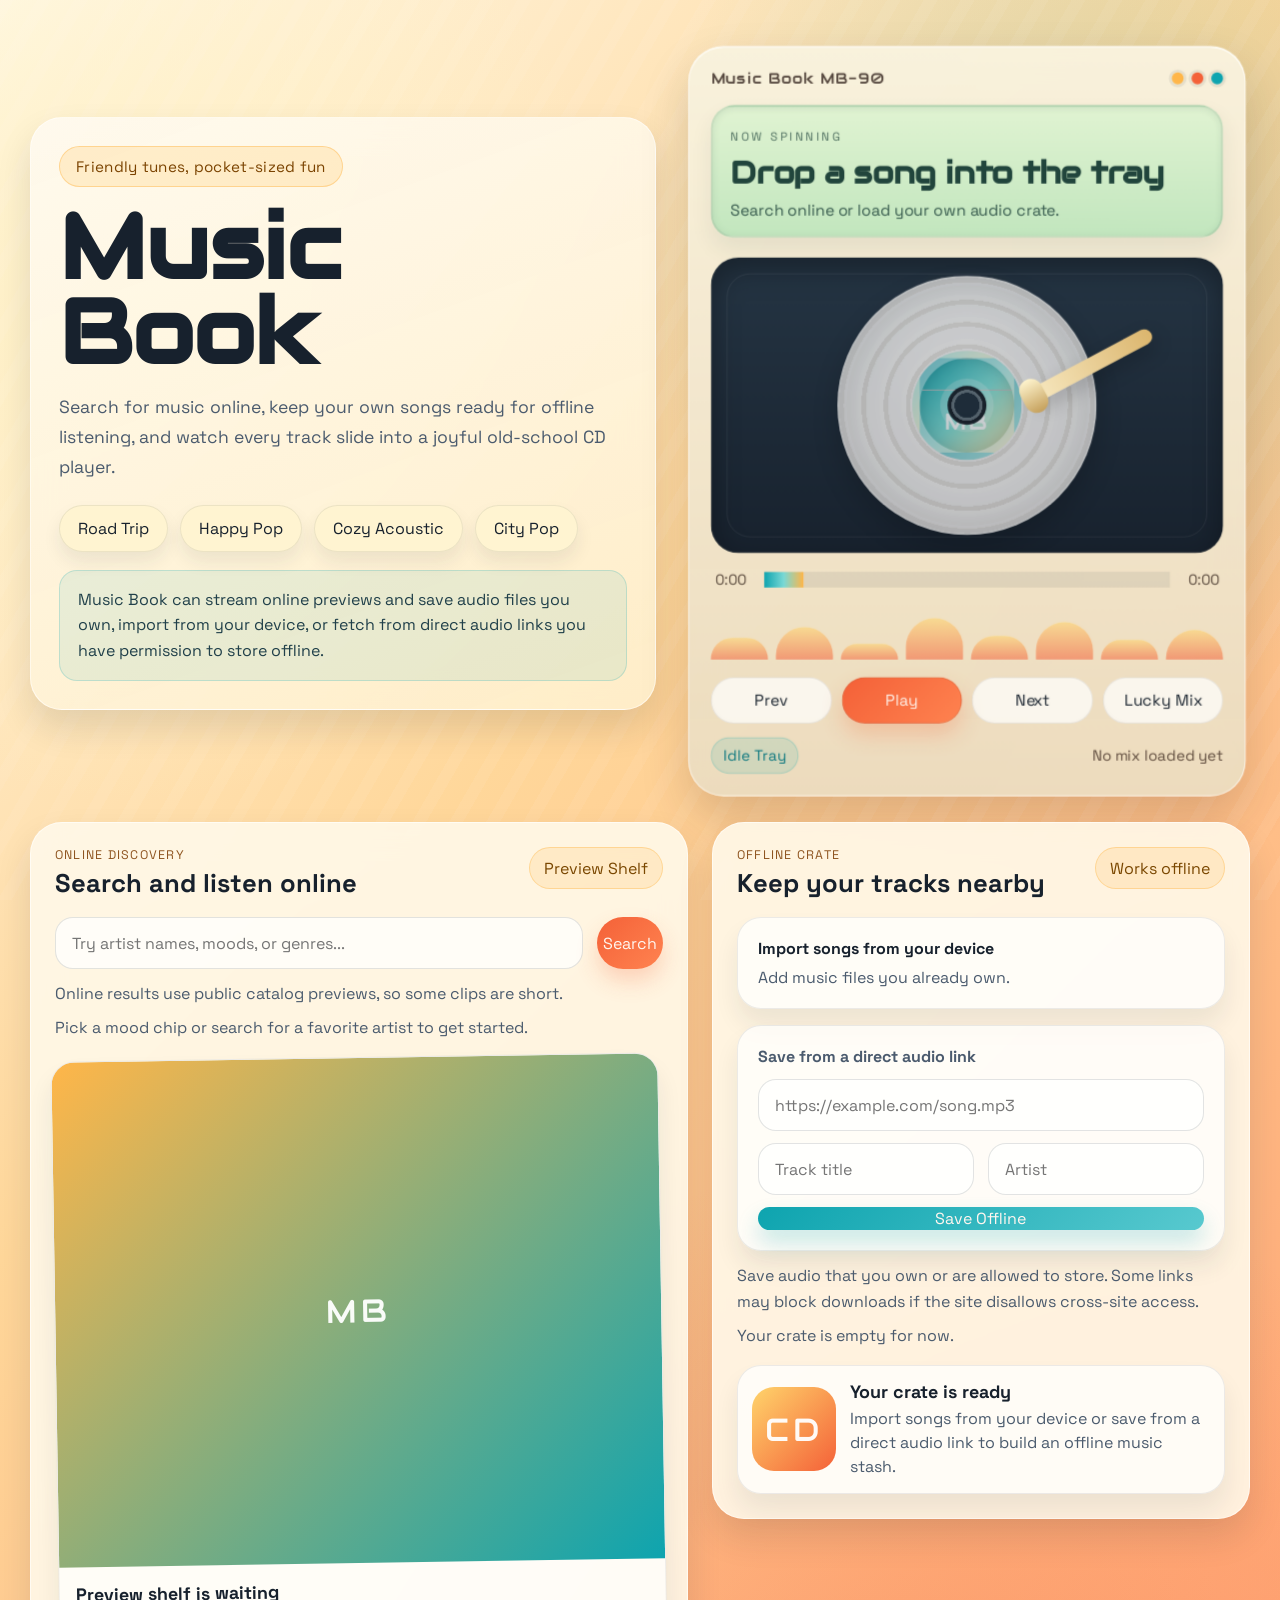
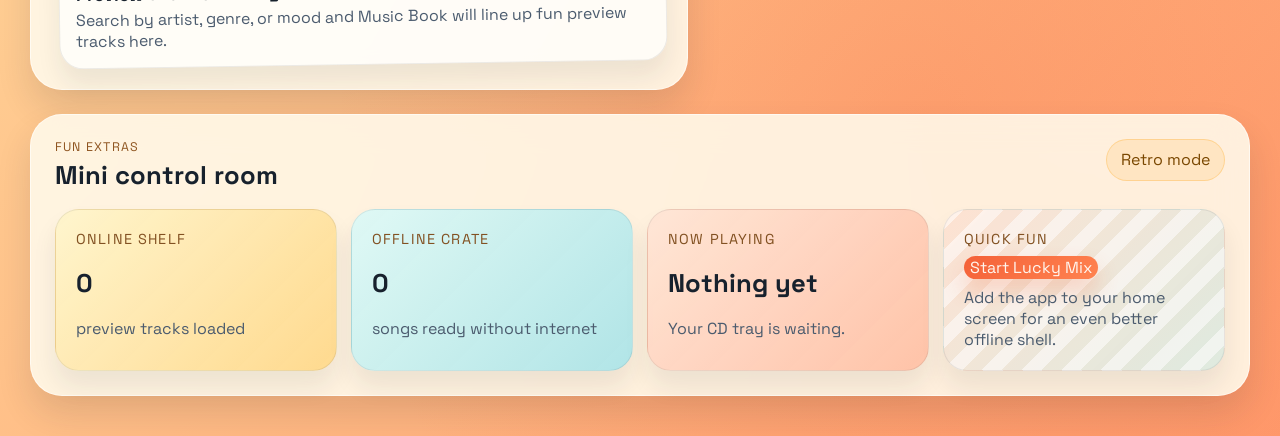
==== music book/index.html @ 2df2107f "Add files via upload add antigravity music book app project" ====
<!DOCTYPE html>
<html lang="en">
  <head>
    <meta charset="UTF-8" />
    <meta name="viewport" content="width=device-width, initial-scale=1.0" />
    <meta
      name="description"
      content="Music Book is a playful retro music app for online discovery and offline listening."
    />
    <meta name="theme-color" content="#f46138" />
    <title>Music Book</title>
    <link rel="manifest" href="manifest.webmanifest" />
    <link rel="icon" href="icon.svg" type="image/svg+xml" />
    <link rel="preconnect" href="https://fonts.googleapis.com" />
    <link rel="preconnect" href="https://fonts.gstatic.com" crossorigin />
    <link
      href="https://fonts.googleapis.com/css2?family=Audiowide&family=Space+Grotesk:wght@400;500;700&display=swap"
      rel="stylesheet"
    />
    <link rel="stylesheet" href="styles.css" />
    <script src="app.js" defer></script>
  </head>
  <body>
    <div class="page-shell">
      <header class="hero">
        <section class="hero-copy">
          <p class="eyebrow">Friendly tunes, pocket-sized fun</p>
          <h1>Music Book</h1>
          <p class="hero-text">
            Search for music online, keep your own songs ready for offline
            listening, and watch every track slide into a joyful old-school CD
            player.
          </p>

          <div class="hero-actions">
            <button class="mood-chip" type="button" data-mood="sunny road trip songs">
              Road Trip
            </button>
            <button class="mood-chip" type="button" data-mood="happy indie pop">
              Happy Pop
            </button>
            <button class="mood-chip" type="button" data-mood="cozy acoustic">
              Cozy Acoustic
            </button>
            <button class="mood-chip" type="button" data-mood="city pop classics">
              City Pop
            </button>
          </div>

          <div class="mini-note">
            Music Book can stream online previews and save audio files you own,
            import from your device, or fetch from direct audio links you have
            permission to store offline.
          </div>
        </section>

        <section class="player-stage">
          <div class="cd-player" id="cdPlayer">
            <div class="player-topline">
              <span class="player-brand">Music Book MB-90</span>
              <div class="status-lights" aria-hidden="true">
                <span class="status-light amber"></span>
                <span class="status-light coral"></span>
                <span class="status-light teal"></span>
              </div>
            </div>

            <div class="player-screen">
              <span class="screen-tag">Now Spinning</span>
              <h2 id="screenTitle">Drop a song into the tray</h2>
              <p id="screenMeta">Search online or load your own audio crate.</p>
            </div>

            <div class="disc-bay">
              <div class="disc-shell" id="discShell">
                <div class="disc-art-ring" id="discArtRing">
                  <img id="discArt" class="disc-art" alt="" />
                  <span id="discInitials" class="disc-initials">MB</span>
                </div>
                <span class="disc-hole"></span>
              </div>
              <div class="laser-arm" aria-hidden="true"></div>
            </div>

            <div class="timebar">
              <span id="currentTime">0:00</span>
              <button
                type="button"
                id="progressRail"
                class="progress-rail"
                aria-label="Seek through the current song"
              >
                <span id="progressFill" class="progress-fill"></span>
              </button>
              <span id="durationTime">0:00</span>
            </div>

            <div class="visualizer" id="visualizer" aria-hidden="true">
              <span></span>
              <span></span>
              <span></span>
              <span></span>
              <span></span>
              <span></span>
              <span></span>
              <span></span>
            </div>

            <div class="player-controls">
              <button class="control-button" id="prevBtn" type="button">Prev</button>
              <button class="control-button is-primary" id="playPauseBtn" type="button">
                Play
              </button>
              <button class="control-button" id="nextBtn" type="button">Next</button>
              <button class="control-button" id="shuffleBtn" type="button">
                Lucky Mix
              </button>
            </div>

            <div class="player-footer">
              <span id="sourceBadge" class="source-badge">Idle Tray</span>
              <span id="queueHint" class="queue-hint">No mix loaded yet</span>
            </div>
          </div>
        </section>
      </header>

      <main class="dashboard">
        <section class="panel panel-search">
          <div class="panel-heading">
            <div>
              <p class="panel-kicker">Online discovery</p>
              <h2>Search and listen online</h2>
            </div>
            <span class="panel-badge">Preview Shelf</span>
          </div>

          <form id="searchForm" class="search-form">
            <label class="input-wrap">
              <span class="visually-hidden">Search for music</span>
              <input
                id="searchInput"
                name="query"
                type="search"
                placeholder="Try artist names, moods, or genres..."
                autocomplete="off"
              />
            </label>
            <button class="action-button" type="submit">Search</button>
          </form>

          <p class="panel-note">
            Online results use public catalog previews, so some clips are short.
          </p>
          <p id="searchStatus" class="status-text" aria-live="polite">
            Pick a mood chip or search for a favorite artist to get started.
          </p>
          <div id="searchResults" class="card-grid"></div>
        </section>

        <section class="panel panel-library">
          <div class="panel-heading">
            <div>
              <p class="panel-kicker">Offline crate</p>
              <h2>Keep your tracks nearby</h2>
            </div>
            <span class="panel-badge">Works offline</span>
          </div>

          <div class="library-actions">
            <label class="upload-tile" for="fileInput">
              <input id="fileInput" type="file" accept="audio/*" multiple />
              <strong>Import songs from your device</strong>
              <span>Add music files you already own.</span>
            </label>

            <form id="downloadForm" class="download-card">
              <strong>Save from a direct audio link</strong>
              <input
                id="downloadUrl"
                name="downloadUrl"
                type="url"
                placeholder="https://example.com/song.mp3"
                required
              />
              <div class="download-meta">
                <input
                  id="downloadTitle"
                  name="downloadTitle"
                  type="text"
                  placeholder="Track title"
                />
                <input
                  id="downloadArtist"
                  name="downloadArtist"
                  type="text"
                  placeholder="Artist"
                />
              </div>
              <button class="action-button alt" type="submit">Save Offline</button>
            </form>
          </div>

          <p class="panel-note">
            Save audio that you own or are allowed to store. Some links may block
            downloads if the site disallows cross-site access.
          </p>
          <p id="libraryStatus" class="status-text" aria-live="polite">
            Your crate is empty for now.
          </p>
          <div id="libraryList" class="library-list"></div>
        </section>

        <section class="panel panel-mixes">
          <div class="panel-heading">
            <div>
              <p class="panel-kicker">Fun extras</p>
              <h2>Mini control room</h2>
            </div>
            <span class="panel-badge">Retro mode</span>
          </div>

          <div class="mix-grid">
            <article class="mix-card warm">
              <p>Online shelf</p>
              <strong id="onlineCount">0</strong>
              <span>preview tracks loaded</span>
            </article>

            <article class="mix-card cool">
              <p>Offline crate</p>
              <strong id="offlineCount">0</strong>
              <span>songs ready without internet</span>
            </article>

            <article class="mix-card coral">
              <p>Now playing</p>
              <strong id="mixNowPlaying">Nothing yet</strong>
              <span id="mixNowPlayingMeta">Your CD tray is waiting.</span>
            </article>

            <article class="mix-card stripe">
              <p>Quick fun</p>
              <button class="action-button" id="luckyMixCardBtn" type="button">
                Start Lucky Mix
              </button>
              <button class="ghost-button" id="installBtn" type="button" hidden>
                Install Music Book
              </button>
              <span id="installStatus">Add the app to your home screen for an even better offline shell.</span>
            </article>
          </div>
        </section>
      </main>
    </div>

    <audio id="audioPlayer" preload="metadata"></audio>
  </body>
</html>
---- music book/styles.css ----
:root {
  --bg-cream: #fff5d8;
  --bg-gold: #ffcc7a;
  --panel: rgba(255, 249, 233, 0.9);
  --ink: #17212d;
  --muted: #4b5b6e;
  --coral: #f46138;
  --coral-dark: #cf4c28;
  --teal: #0ea4af;
  --teal-dark: #08757d;
  --amber: #ffb649;
  --plum-shadow: rgba(57, 28, 20, 0.15);
  --player-dark: #22303d;
  --player-metal: #f9f2dd;
  --lcd-bg: #dff4d2;
  --lcd-ink: #21453c;
  --line: rgba(23, 33, 45, 0.1);
  --card-shadow: 0 18px 35px rgba(23, 33, 45, 0.12);
  --radius-xl: 32px;
  --radius-lg: 24px;
  --radius-md: 18px;
  --radius-sm: 14px;
}

* {
  box-sizing: border-box;
}

html {
  scroll-behavior: smooth;
}

body {
  margin: 0;
  min-height: 100vh;
  color: var(--ink);
  font-family: "Space Grotesk", "Trebuchet MS", sans-serif;
  background:
    radial-gradient(circle at 10% 15%, rgba(255, 241, 195, 0.85), transparent 24%),
    radial-gradient(circle at 85% 12%, rgba(14, 164, 175, 0.18), transparent 22%),
    radial-gradient(circle at 72% 85%, rgba(244, 97, 56, 0.22), transparent 30%),
    linear-gradient(135deg, #fff9e8 0%, #ffd79a 38%, #ff9a6c 100%);
  position: relative;
}

body::before {
  content: "";
  position: fixed;
  inset: 0;
  background:
    repeating-linear-gradient(
      120deg,
      rgba(255, 255, 255, 0.14) 0,
      rgba(255, 255, 255, 0.14) 12px,
      transparent 12px,
      transparent 32px
    );
  opacity: 0.45;
  pointer-events: none;
}

button,
input {
  font: inherit;
}

button {
  cursor: pointer;
}

img {
  max-width: 100%;
  display: block;
}

.visually-hidden {
  position: absolute;
  width: 1px;
  height: 1px;
  padding: 0;
  margin: -1px;
  overflow: hidden;
  clip: rect(0, 0, 0, 0);
  border: 0;
}

.page-shell {
  width: min(1220px, calc(100% - 32px));
  margin: 0 auto;
  padding: 32px 0 40px;
}

.hero {
  display: grid;
  grid-template-columns: minmax(0, 1.05fr) minmax(340px, 0.95fr);
  gap: 28px;
  align-items: center;
  margin-bottom: 28px;
}

.hero-copy,
.panel,
.cd-player {
  backdrop-filter: blur(16px);
}

.hero-copy {
  padding: 28px;
  border-radius: var(--radius-xl);
  background: linear-gradient(160deg, rgba(255, 250, 240, 0.9), rgba(255, 240, 206, 0.88));
  border: 1px solid rgba(255, 255, 255, 0.58);
  box-shadow: var(--card-shadow);
}

.eyebrow {
  display: inline-flex;
  align-items: center;
  gap: 10px;
  margin: 0 0 18px;
  padding: 10px 16px;
  border-radius: 999px;
  color: #7b4300;
  background: rgba(255, 190, 83, 0.22);
  border: 1px solid rgba(255, 182, 73, 0.45);
  font-size: 0.95rem;
  letter-spacing: 0.02em;
}

.hero-copy h1 {
  margin: 0;
  font-family: "Audiowide", "Trebuchet MS", sans-serif;
  font-size: clamp(3rem, 8vw, 5.6rem);
  line-height: 0.95;
}

.hero-text {
  max-width: 38rem;
  margin: 18px 0 22px;
  font-size: 1.1rem;
  line-height: 1.7;
  color: var(--muted);
}

.hero-actions {
  display: flex;
  flex-wrap: wrap;
  gap: 12px;
  margin-bottom: 18px;
}

.mood-chip,
.control-button,
.action-button,
.ghost-button,
.panel-badge,
.source-badge {
  border: 0;
  border-radius: 999px;
}

.mood-chip {
  padding: 12px 18px;
  background: #fff4d1;
  color: var(--ink);
  border: 1px solid rgba(23, 33, 45, 0.08);
  box-shadow: 0 10px 18px rgba(23, 33, 45, 0.08);
  transition: transform 180ms ease, box-shadow 180ms ease;
}

.mood-chip:hover,
.control-button:hover,
.action-button:hover,
.ghost-button:hover {
  transform: translateY(-2px);
  box-shadow: 0 14px 24px rgba(23, 33, 45, 0.12);
}

.mini-note {
  max-width: 42rem;
  padding: 16px 18px;
  border-radius: var(--radius-md);
  background: rgba(14, 164, 175, 0.09);
  color: #21404a;
  border: 1px solid rgba(14, 164, 175, 0.2);
  line-height: 1.6;
}

.player-stage {
  display: flex;
  justify-content: center;
}

.cd-player {
  width: 100%;
  padding: 22px;
  border-radius: 36px;
  background:
    linear-gradient(180deg, rgba(249, 242, 221, 0.98), rgba(236, 220, 191, 0.96));
  border: 1px solid rgba(255, 255, 255, 0.62);
  box-shadow:
    0 24px 50px rgba(60, 32, 21, 0.18),
    inset 0 1px 0 rgba(255, 255, 255, 0.65);
  transform: translateY(8px) scale(0.985);
  transition: transform 260ms ease, box-shadow 260ms ease;
}

.cd-player.is-awake {
  transform: translateY(0) scale(1);
  box-shadow:
    0 28px 60px rgba(60, 32, 21, 0.23),
    inset 0 1px 0 rgba(255, 255, 255, 0.8);
}

.player-topline,
.panel-heading,
.library-row,
.download-meta,
.player-footer,
.timebar,
.mix-grid,
.library-actions,
.search-form {
  display: flex;
  gap: 14px;
}

.player-topline,
.player-footer,
.timebar,
.player-controls {
  align-items: center;
}

.player-topline,
.player-footer {
  justify-content: space-between;
}

.player-brand {
  font-family: "Audiowide", "Trebuchet MS", sans-serif;
  letter-spacing: 0.08em;
  font-size: 0.92rem;
  color: #54463d;
}

.status-lights {
  display: flex;
  gap: 8px;
}

.status-light {
  width: 12px;
  height: 12px;
  border-radius: 50%;
  box-shadow: 0 0 0 3px rgba(23, 33, 45, 0.08);
}

.status-light.amber {
  background: var(--amber);
}

.status-light.coral {
  background: var(--coral);
}

.status-light.teal {
  background: var(--teal);
}

.cd-player.is-awake .status-light.teal,
.cd-player.is-playing .status-light.coral {
  animation: pulse 900ms ease-in-out infinite alternate;
}

.player-screen {
  margin: 18px 0 20px;
  padding: 18px 18px 16px;
  border-radius: 24px;
  background:
    linear-gradient(180deg, rgba(223, 244, 210, 0.95), rgba(191, 230, 189, 0.95));
  border: 2px solid rgba(33, 69, 60, 0.12);
  color: var(--lcd-ink);
  box-shadow:
    inset 0 2px 6px rgba(33, 69, 60, 0.1),
    0 12px 22px rgba(33, 69, 60, 0.08);
}

.screen-tag {
  display: inline-block;
  font-size: 0.75rem;
  letter-spacing: 0.22em;
  text-transform: uppercase;
  opacity: 0.75;
}

.player-screen h2 {
  margin: 10px 0 8px;
  font-family: "Audiowide", "Trebuchet MS", sans-serif;
  font-size: clamp(1.35rem, 3vw, 1.95rem);
  line-height: 1.2;
}

.player-screen p {
  margin: 0;
  color: rgba(33, 69, 60, 0.88);
}

.disc-bay {
  position: relative;
  min-height: 300px;
  margin-bottom: 18px;
  border-radius: 28px;
  overflow: hidden;
  background:
    radial-gradient(circle at 50% 35%, rgba(255, 255, 255, 0.12), transparent 30%),
    linear-gradient(180deg, #253544 0%, #18222e 100%);
  box-shadow: inset 0 12px 28px rgba(0, 0, 0, 0.34);
  display: grid;
  place-items: center;
}

.disc-bay::before {
  content: "";
  position: absolute;
  inset: 16px;
  border-radius: 24px;
  border: 1px solid rgba(255, 255, 255, 0.08);
}

.disc-shell {
  position: relative;
  width: min(280px, 74%);
  aspect-ratio: 1;
  border-radius: 50%;
  display: grid;
  place-items: center;
  background:
    radial-gradient(circle, rgba(255, 255, 255, 0.18) 0 8%, transparent 8% 100%),
    repeating-radial-gradient(
      circle,
      #f7f5f3 0 13px,
      #e8e4df 13px 18px,
      #faf8f5 18px 24px
    );
  box-shadow:
    inset 0 0 0 10px rgba(255, 255, 255, 0.2),
    inset 0 0 40px rgba(0, 0, 0, 0.15),
    0 14px 30px rgba(0, 0, 0, 0.24);
  opacity: 0.76;
  transform: scale(0.94);
  transition: opacity 240ms ease, transform 240ms ease;
}

.cd-player.is-awake .disc-shell {
  opacity: 1;
  transform: scale(1);
}

.cd-player.is-playing .disc-shell {
  animation: spin 5.6s linear infinite;
}

.disc-art-ring {
  width: 42%;
  aspect-ratio: 1;
  border-radius: 50%;
  overflow: hidden;
  display: grid;
  place-items: center;
  background:
    linear-gradient(135deg, var(--teal) 0%, #7ee0d7 52%, #fff0b8 100%);
  border: 8px solid rgba(255, 255, 255, 0.42);
  box-shadow: inset 0 0 18px rgba(0, 0, 0, 0.16);
}

.disc-art {
  width: 100%;
  height: 100%;
  object-fit: cover;
}

.disc-art.has-image + .disc-initials,
.disc-art-ring.has-image .disc-initials {
  display: none;
}

.disc-initials {
  font-family: "Audiowide", "Trebuchet MS", sans-serif;
  font-size: 1.55rem;
  letter-spacing: 0.08em;
  color: rgba(255, 255, 255, 0.95);
}

.disc-hole {
  position: absolute;
  width: 15%;
  aspect-ratio: 1;
  border-radius: 50%;
  background:
    radial-gradient(circle, #1b2937 0 45%, #63717b 46% 56%, #131b24 57% 100%);
  box-shadow: 0 0 0 8px rgba(255, 255, 255, 0.22);
}

.laser-arm {
  position: absolute;
  right: 14%;
  top: 23%;
  width: 135px;
  height: 16px;
  border-radius: 999px;
  background: linear-gradient(90deg, #f7e8c0, #dcb66e);
  transform-origin: right center;
  transform: rotate(-28deg);
  box-shadow: 0 8px 18px rgba(0, 0, 0, 0.18);
}

.laser-arm::after {
  content: "";
  position: absolute;
  left: -12px;
  top: -10px;
  width: 24px;
  height: 36px;
  border-radius: 12px;
  background: linear-gradient(180deg, #fff5cf, #c6a15c);
}

.cd-player.is-playing .laser-arm {
  animation: groove 12s ease-in-out infinite alternate;
}

.timebar {
  margin-bottom: 14px;
  color: #56463a;
}

.timebar span {
  min-width: 40px;
  font-size: 0.92rem;
  text-align: center;
}

.progress-rail {
  position: relative;
  flex: 1;
  height: 16px;
  padding: 0;
  background: rgba(23, 33, 45, 0.08);
  border: 0;
  overflow: hidden;
}

.progress-fill {
  display: block;
  width: 0%;
  height: 100%;
  border-radius: inherit;
  background: linear-gradient(90deg, var(--teal), #7ad9d6, var(--amber));
}

.visualizer {
  display: grid;
  grid-template-columns: repeat(8, 1fr);
  align-items: end;
  gap: 8px;
  height: 58px;
  margin-bottom: 18px;
}

.visualizer span {
  border-radius: 999px 999px 12px 12px;
  background: linear-gradient(180deg, #ffd56c, #f46138);
  opacity: 0.55;
  transform-origin: bottom;
  animation: bounce 900ms ease-in-out infinite alternate;
  animation-play-state: paused;
}

.visualizer span:nth-child(1) {
  height: 38%;
  animation-duration: 780ms;
}

.visualizer span:nth-child(2) {
  height: 58%;
  animation-duration: 910ms;
}

.visualizer span:nth-child(3) {
  height: 28%;
  animation-duration: 640ms;
}

.visualizer span:nth-child(4) {
  height: 74%;
  animation-duration: 1040ms;
}

.visualizer span:nth-child(5) {
  height: 42%;
  animation-duration: 720ms;
}

.visualizer span:nth-child(6) {
  height: 66%;
  animation-duration: 870ms;
}

.visualizer span:nth-child(7) {
  height: 36%;
  animation-duration: 690ms;
}

.visualizer span:nth-child(8) {
  height: 52%;
  animation-duration: 980ms;
}

.cd-player.is-playing .visualizer span {
  animation-play-state: running;
  opacity: 1;
}

.player-controls {
  display: grid;
  grid-template-columns: repeat(4, 1fr);
  gap: 10px;
  margin-bottom: 14px;
}

.control-button {
  padding: 12px 14px;
  background: rgba(255, 255, 255, 0.7);
  color: var(--ink);
  border: 1px solid rgba(23, 33, 45, 0.08);
}

.control-button.is-primary,
.action-button {
  background: linear-gradient(135deg, var(--coral) 0%, #ff8350 100%);
  color: #fff6ef;
  box-shadow: 0 12px 22px rgba(244, 97, 56, 0.24);
}

.action-button.alt {
  background: linear-gradient(135deg, var(--teal) 0%, #58c9cf 100%);
  box-shadow: 0 12px 22px rgba(14, 164, 175, 0.24);
}

.ghost-button {
  padding: 12px 16px;
  background: rgba(255, 255, 255, 0.55);
  border: 1px solid rgba(23, 33, 45, 0.1);
  color: var(--ink);
}

.player-footer {
  color: #5d4a3d;
  font-size: 0.95rem;
}

.source-badge {
  display: inline-flex;
  align-items: center;
  padding: 8px 12px;
  background: rgba(14, 164, 175, 0.12);
  color: var(--teal-dark);
  border: 1px solid rgba(14, 164, 175, 0.22);
}

.queue-hint {
  text-align: right;
}

.dashboard {
  display: grid;
  grid-template-columns: minmax(0, 1.1fr) minmax(0, 0.9fr);
  gap: 24px;
}

.panel {
  padding: 24px;
  border-radius: var(--radius-xl);
  background: var(--panel);
  border: 1px solid rgba(255, 255, 255, 0.58);
  box-shadow: var(--card-shadow);
}

.panel-search {
  grid-row: span 2;
}

.panel-mixes {
  grid-column: 1 / -1;
}

.panel-heading {
  align-items: flex-start;
  justify-content: space-between;
  margin-bottom: 18px;
}

.panel-kicker {
  margin: 0 0 4px;
  color: #8f5521;
  letter-spacing: 0.1em;
  text-transform: uppercase;
  font-size: 0.78rem;
}

.panel-heading h2 {
  margin: 0;
  font-size: 1.6rem;
}

.panel-badge {
  display: inline-flex;
  align-items: center;
  justify-content: center;
  min-height: 42px;
  padding: 0 14px;
  background: rgba(255, 182, 73, 0.18);
  color: #7a4700;
  border: 1px solid rgba(255, 182, 73, 0.4);
  white-space: nowrap;
}

.search-form {
  align-items: stretch;
  margin-bottom: 12px;
}

.input-wrap,
.download-card input,
.download-card textarea {
  flex: 1;
}

.input-wrap input,
.download-card input {
  width: 100%;
  min-height: 52px;
  padding: 14px 16px;
  border-radius: 18px;
  border: 1px solid rgba(23, 33, 45, 0.12);
  background: rgba(255, 255, 255, 0.72);
  color: var(--ink);
}

.input-wrap input:focus,
.download-card input:focus {
  outline: 2px solid rgba(14, 164, 175, 0.25);
  border-color: rgba(14, 164, 175, 0.4);
}

.panel-note,
.status-text,
.library-card-meta,
.result-card-meta,
.mix-card span,
.upload-tile span,
.download-card strong {
  color: var(--muted);
}

.panel-note {
  margin: 0 0 10px;
  line-height: 1.6;
}

.status-text {
  min-height: 1.5em;
  margin: 0 0 16px;
}

.card-grid {
  display: grid;
  grid-template-columns: repeat(auto-fit, minmax(220px, 1fr));
  gap: 16px;
}

.result-card,
.library-row,
.mix-card,
.upload-tile,
.download-card {
  border-radius: var(--radius-lg);
  background: rgba(255, 255, 255, 0.72);
  border: 1px solid rgba(23, 33, 45, 0.08);
  box-shadow: 0 16px 24px rgba(23, 33, 45, 0.08);
}

.result-card {
  display: flex;
  flex-direction: column;
  overflow: hidden;
  min-height: 100%;
  transition: transform 180ms ease, box-shadow 180ms ease;
}

.result-card:nth-child(3n + 1) {
  transform: rotate(-0.9deg);
}

.result-card:nth-child(3n + 2) {
  transform: rotate(0.7deg);
}

.result-card:hover,
.library-row:hover,
.upload-tile:hover,
.download-card:hover {
  transform: translateY(-3px);
  box-shadow: 0 22px 32px rgba(23, 33, 45, 0.12);
}

.result-card:nth-child(3n + 1):hover,
.result-card:nth-child(3n + 2):hover {
  transform: translateY(-3px) rotate(0deg);
}

.result-card-art,
.library-art {
  position: relative;
  overflow: hidden;
  background:
    linear-gradient(135deg, var(--swatch-a, #ffb649), var(--swatch-b, #0ea4af));
}

.result-card-art {
  aspect-ratio: 1.2;
}

.result-card-art img,
.library-art img {
  width: 100%;
  height: 100%;
  object-fit: cover;
}

.art-fallback {
  width: 100%;
  height: 100%;
  display: grid;
  place-items: center;
  color: rgba(255, 255, 255, 0.95);
  font-family: "Audiowide", "Trebuchet MS", sans-serif;
  font-size: 2rem;
  letter-spacing: 0.12em;
}

.result-card-body {
  display: flex;
  flex: 1;
  flex-direction: column;
  gap: 12px;
  padding: 16px;
}

.result-card-header,
.library-card-main {
  display: grid;
  gap: 4px;
}

.result-card h3,
.library-row h3 {
  margin: 0;
  font-size: 1.12rem;
}

.result-card p,
.library-row p {
  margin: 0;
}

.result-chip {
  display: inline-flex;
  align-items: center;
  justify-content: center;
  width: fit-content;
  padding: 8px 12px;
  border-radius: 999px;
  background: rgba(14, 164, 175, 0.1);
  color: var(--teal-dark);
  font-size: 0.82rem;
}

.result-card-actions,
.library-actions-row {
  display: flex;
  flex-wrap: wrap;
  gap: 10px;
  margin-top: auto;
}

.result-card-actions button,
.library-actions-row button {
  flex: 1;
  min-width: 110px;
}

.library-actions {
  display: grid;
  grid-template-columns: minmax(0, 1fr);
  gap: 16px;
  margin-bottom: 12px;
}

.upload-tile {
  display: grid;
  gap: 8px;
  padding: 20px;
  cursor: pointer;
}

.upload-tile input {
  display: none;
}

.download-card {
  display: grid;
  gap: 12px;
  padding: 20px;
}

.download-meta {
  display: grid;
  grid-template-columns: repeat(2, minmax(0, 1fr));
}

.library-list {
  display: grid;
  gap: 14px;
}

.library-row {
  align-items: center;
  padding: 14px;
}

.library-art {
  flex: 0 0 84px;
  width: 84px;
  height: 84px;
  border-radius: 22px;
}

.library-card-main {
  flex: 1;
  min-width: 0;
}

.library-row h3,
.result-card h3,
#mixNowPlaying {
  overflow-wrap: anywhere;
}

.library-card-meta {
  line-height: 1.5;
}

.mix-grid {
  display: grid;
  grid-template-columns: repeat(4, minmax(0, 1fr));
}

.mix-card {
  display: grid;
  gap: 8px;
  padding: 20px;
}

.mix-card p {
  margin: 0;
  color: #825122;
  font-size: 0.9rem;
  letter-spacing: 0.08em;
  text-transform: uppercase;
}

.mix-card strong {
  font-size: 1.6rem;
}

.mix-card.warm {
  background: linear-gradient(135deg, rgba(255, 244, 203, 0.92), rgba(255, 214, 131, 0.88));
}

.mix-card.cool {
  background: linear-gradient(135deg, rgba(220, 249, 247, 0.9), rgba(166, 226, 232, 0.88));
}

.mix-card.coral {
  background: linear-gradient(135deg, rgba(255, 229, 213, 0.92), rgba(255, 188, 161, 0.88));
}

.mix-card.stripe {
  background:
    repeating-linear-gradient(
      135deg,
      rgba(255, 255, 255, 0.65) 0 14px,
      rgba(255, 255, 255, 0.25) 14px 28px
    ),
    linear-gradient(135deg, rgba(244, 97, 56, 0.16), rgba(14, 164, 175, 0.18));
}

.mix-card .action-button,
.mix-card .ghost-button {
  width: fit-content;
}

@keyframes pulse {
  from {
    opacity: 0.75;
    box-shadow: 0 0 0 3px rgba(23, 33, 45, 0.08), 0 0 0 0 rgba(14, 164, 175, 0.2);
  }
  to {
    opacity: 1;
    box-shadow: 0 0 0 3px rgba(23, 33, 45, 0.08), 0 0 0 8px rgba(14, 164, 175, 0.05);
  }
}

@keyframes spin {
  from {
    transform: rotate(0deg);
  }
  to {
    transform: rotate(360deg);
  }
}

@keyframes groove {
  from {
    transform: rotate(-31deg);
  }
  to {
    transform: rotate(-17deg);
  }
}

@keyframes bounce {
  from {
    transform: scaleY(0.55);
  }
  to {
    transform: scaleY(1.08);
  }
}

@media (max-width: 980px) {
  .hero,
  .dashboard {
    grid-template-columns: 1fr;
  }

  .panel-search {
    grid-row: auto;
  }

  .mix-grid {
    grid-template-columns: repeat(2, minmax(0, 1fr));
  }
}

@media (max-width: 720px) {
  .page-shell {
    width: min(100% - 20px, 1220px);
    padding-top: 20px;
  }

  .hero-copy,
  .panel,
  .cd-player {
    padding: 20px;
  }

  .player-controls {
    grid-template-columns: repeat(2, minmax(0, 1fr));
  }

  .search-form,
  .download-meta,
  .mix-grid,
  .library-row {
    grid-template-columns: 1fr;
  }

  .search-form,
  .download-meta,
  .library-row {
    display: grid;
  }

  .library-row {
    gap: 12px;
  }

  .library-art {
    width: 100%;
    height: 180px;
    flex-basis: auto;
  }

  .queue-hint {
    text-align: left;
  }

  .player-footer,
  .panel-heading {
    align-items: flex-start;
    flex-direction: column;
  }
}
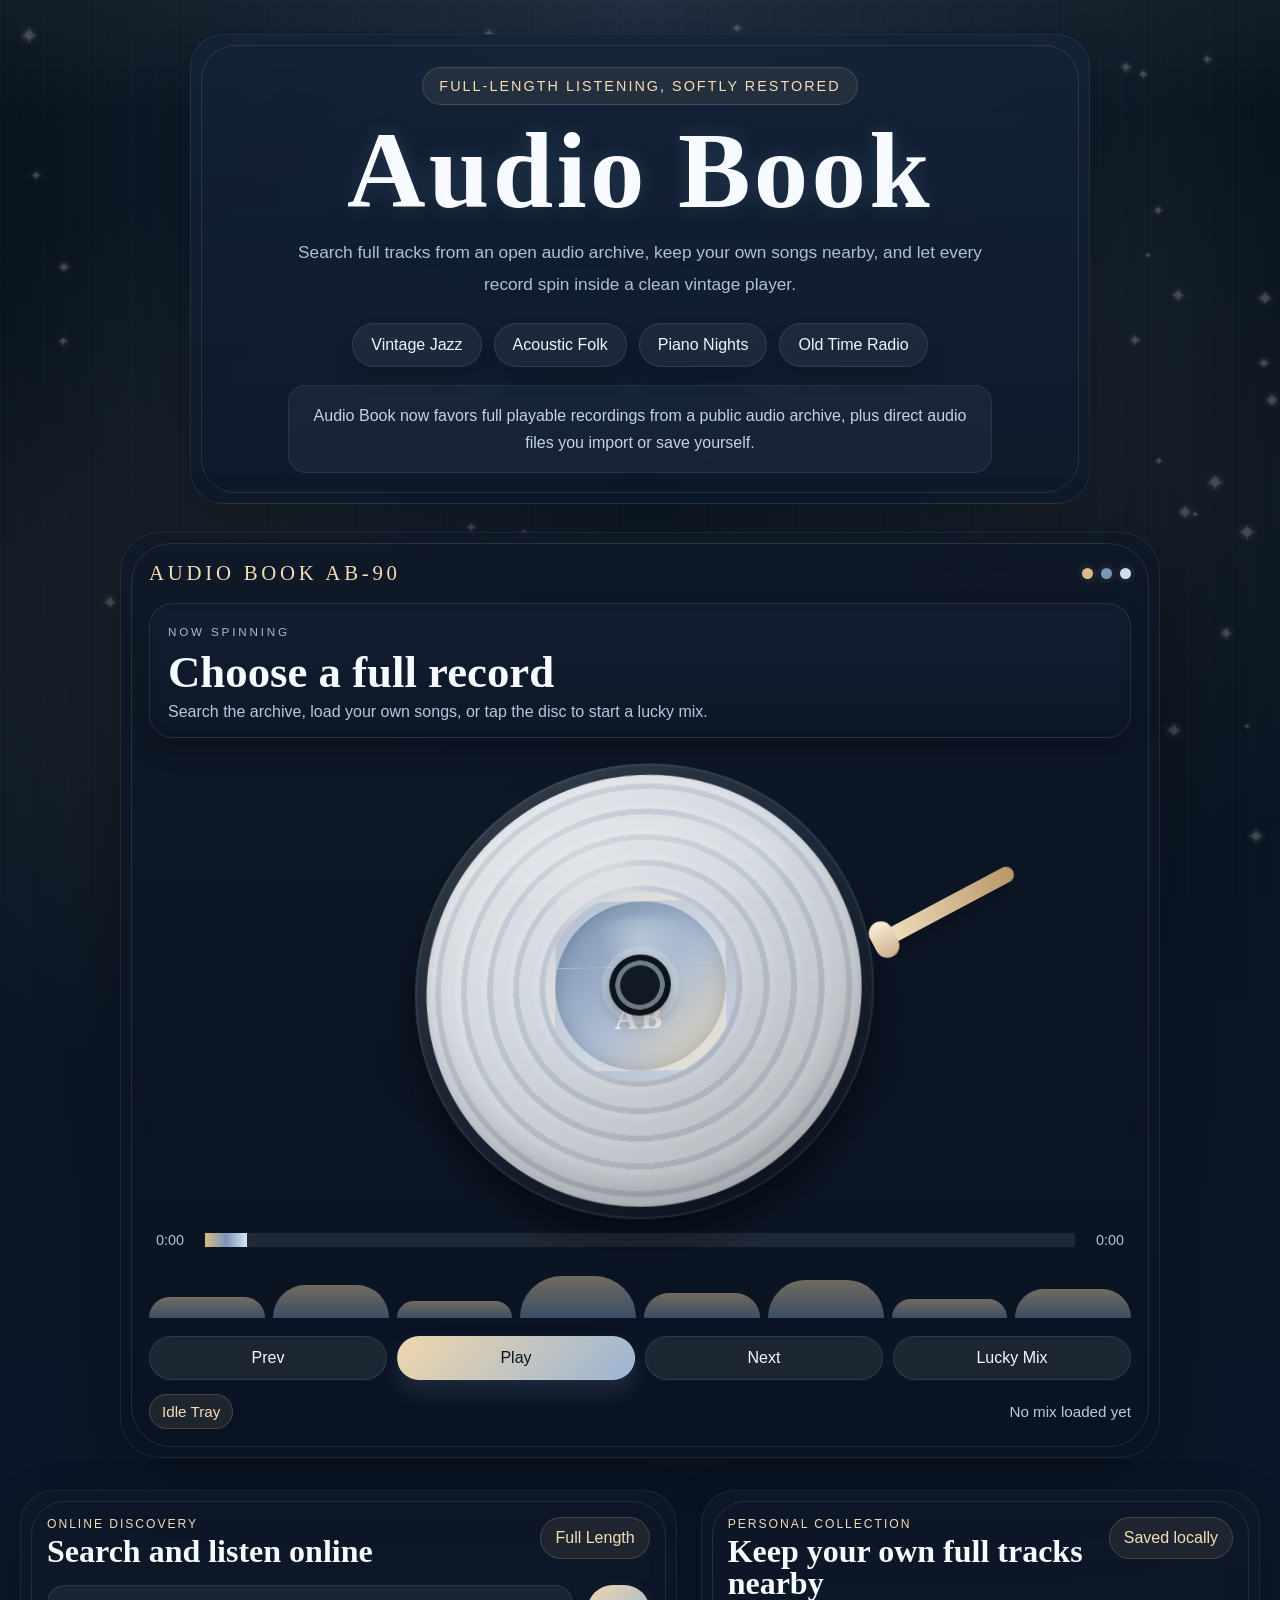
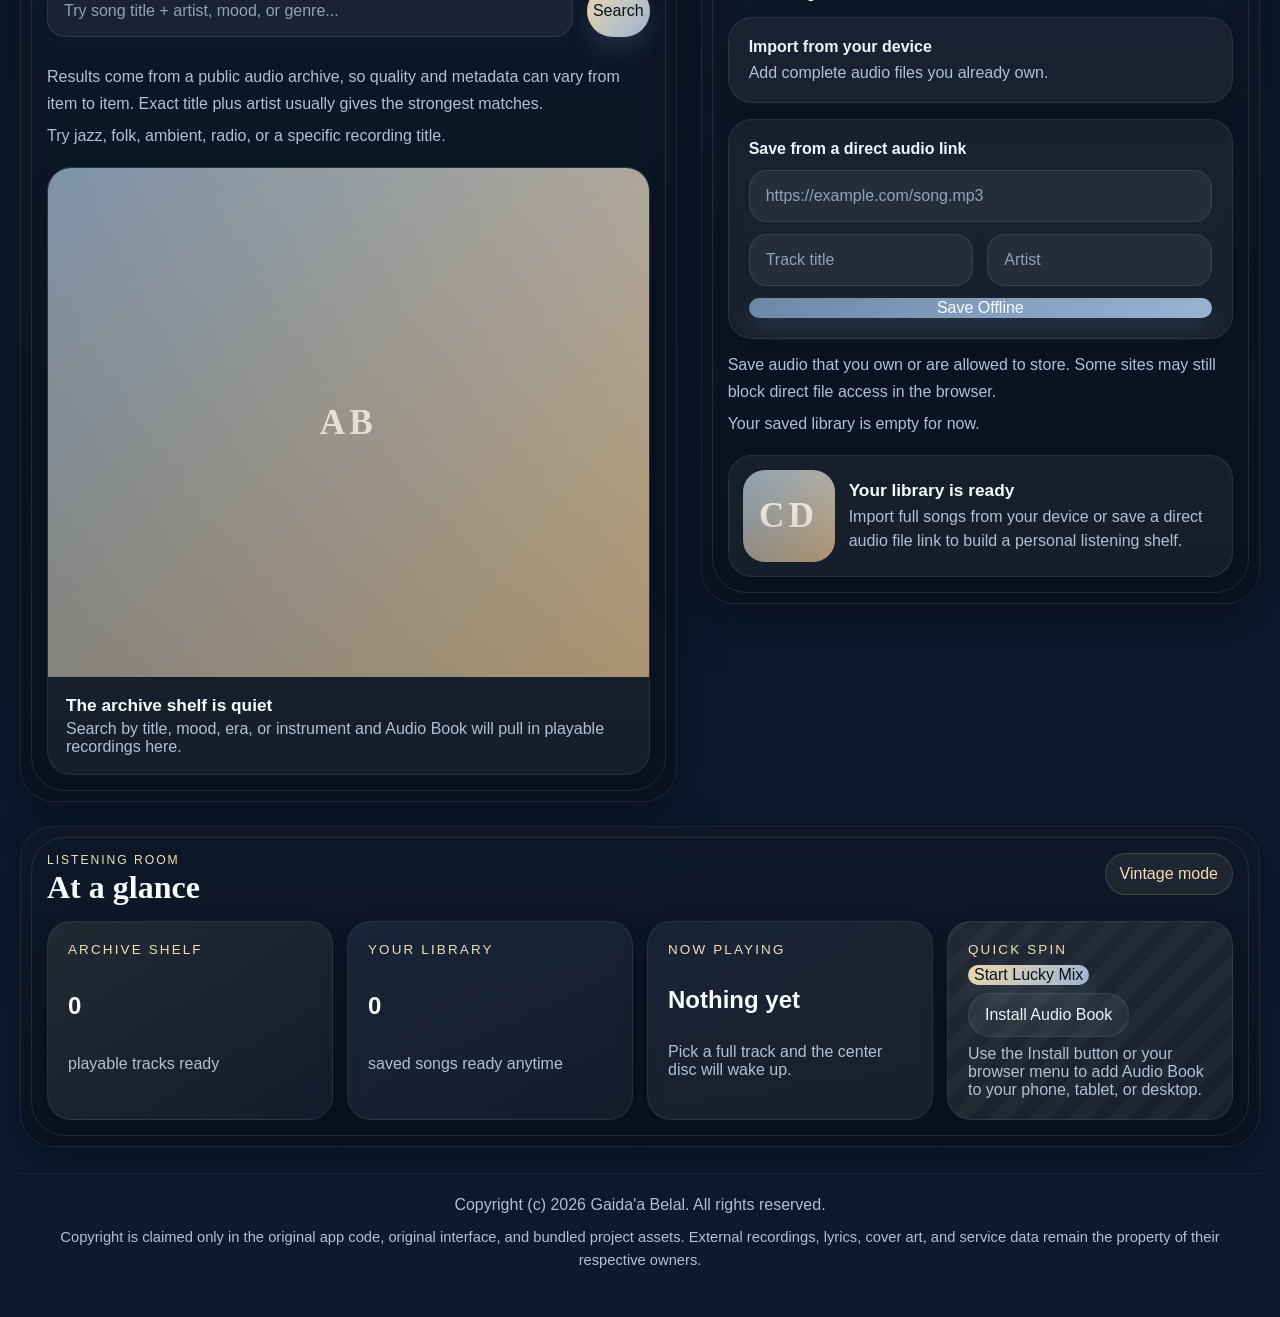
==== commit f2ec1d5c: "Polish Audio Book app for release" ====
--- a/music book/index.html
+++ b/music book/index.html
@@ -5,59 +5,72 @@
     <meta name="viewport" content="width=device-width, initial-scale=1.0" />
     <meta
       name="description"
-      content="Music Book is a playful retro music app for online discovery and offline listening."
+      content="Audio Book is a clean vintage audio player for full-length archive listening and your own saved songs."
     />
-    <meta name="theme-color" content="#f46138" />
-    <title>Music Book</title>
+    <meta name="application-name" content="Audio Book" />
+    <meta name="author" content="Gaida'a Belal" />
+    <meta
+      name="copyright"
+      content="Copyright (c) 2026 Gaida'a Belal. All rights reserved."
+    />
+    <meta name="format-detection" content="telephone=no" />
+    <meta name="mobile-web-app-capable" content="yes" />
+    <meta name="apple-mobile-web-app-capable" content="yes" />
+    <meta name="apple-mobile-web-app-status-bar-style" content="black-translucent" />
+    <meta name="apple-mobile-web-app-title" content="Audio Book" />
+    <meta name="referrer" content="no-referrer" />
+    <meta
+      http-equiv="Content-Security-Policy"
+      content="default-src 'self'; base-uri 'self'; object-src 'none'; form-action 'self'; frame-src 'none'; manifest-src 'self'; worker-src 'self'; script-src 'self'; style-src 'self' 'unsafe-inline'; font-src 'self' data:; img-src 'self' data: blob: https:; connect-src 'self' https: http://localhost:* http://127.0.0.1:*; media-src 'self' blob: data: https: http://localhost:* http://127.0.0.1:*"
+    />
+    <meta name="theme-color" content="#24313e" />
+    <title>Audio Book</title>
     <link rel="manifest" href="manifest.webmanifest" />
     <link rel="icon" href="icon.svg" type="image/svg+xml" />
-    <link rel="preconnect" href="https://fonts.googleapis.com" />
-    <link rel="preconnect" href="https://fonts.gstatic.com" crossorigin />
-    <link
-      href="https://fonts.googleapis.com/css2?family=Audiowide&family=Space+Grotesk:wght@400;500;700&display=swap"
-      rel="stylesheet"
-    />
+    <link rel="icon" href="icons/favicon-32.png" sizes="32x32" type="image/png" />
+    <link rel="icon" href="icons/favicon-16.png" sizes="16x16" type="image/png" />
+    <link rel="apple-touch-icon" href="icons/apple-touch-icon.png" sizes="180x180" />
     <link rel="stylesheet" href="styles.css" />
     <script src="app.js" defer></script>
   </head>
   <body>
+    <div class="stars-layer" id="starsLayer" aria-hidden="true"></div>
+    <div class="pointer-aura" id="pointerAura" aria-hidden="true"></div>
     <div class="page-shell">
       <header class="hero">
         <section class="hero-copy">
-          <p class="eyebrow">Friendly tunes, pocket-sized fun</p>
-          <h1>Music Book</h1>
+          <p class="eyebrow">Full-length listening, softly restored</p>
+          <h1>Audio Book</h1>
           <p class="hero-text">
-            Search for music online, keep your own songs ready for offline
-            listening, and watch every track slide into a joyful old-school CD
-            player.
+            Search full tracks from an open audio archive, keep your own songs
+            nearby, and let every record spin inside a clean vintage player.
           </p>
 
           <div class="hero-actions">
-            <button class="mood-chip" type="button" data-mood="sunny road trip songs">
-              Road Trip
-            </button>
-            <button class="mood-chip" type="button" data-mood="happy indie pop">
-              Happy Pop
-            </button>
-            <button class="mood-chip" type="button" data-mood="cozy acoustic">
-              Cozy Acoustic
-            </button>
-            <button class="mood-chip" type="button" data-mood="city pop classics">
-              City Pop
+            <button class="mood-chip" type="button" data-mood="vintage jazz">
+              Vintage Jazz
+            </button>
+            <button class="mood-chip" type="button" data-mood="acoustic folk">
+              Acoustic Folk
+            </button>
+            <button class="mood-chip" type="button" data-mood="instrumental piano">
+              Piano Nights
+            </button>
+            <button class="mood-chip" type="button" data-mood="old time radio">
+              Old Time Radio
             </button>
           </div>
 
           <div class="mini-note">
-            Music Book can stream online previews and save audio files you own,
-            import from your device, or fetch from direct audio links you have
-            permission to store offline.
+            Audio Book now favors full playable recordings from a public audio
+            archive, plus direct audio files you import or save yourself.
           </div>
         </section>
 
         <section class="player-stage">
           <div class="cd-player" id="cdPlayer">
             <div class="player-topline">
-              <span class="player-brand">Music Book MB-90</span>
+              <span class="player-brand">Audio Book AB-90</span>
               <div class="status-lights" aria-hidden="true">
                 <span class="status-light amber"></span>
                 <span class="status-light coral"></span>
@@ -67,19 +80,31 @@
 
             <div class="player-screen">
               <span class="screen-tag">Now Spinning</span>
-              <h2 id="screenTitle">Drop a song into the tray</h2>
-              <p id="screenMeta">Search online or load your own audio crate.</p>
-            </div>
-
-            <div class="disc-bay">
-              <div class="disc-shell" id="discShell">
-                <div class="disc-art-ring" id="discArtRing">
-                  <img id="discArt" class="disc-art" alt="" />
-                  <span id="discInitials" class="disc-initials">MB</span>
-                </div>
-                <span class="disc-hole"></span>
+              <h2 id="screenTitle">Choose a full record</h2>
+              <p id="screenMeta">
+                Search the archive, load your own songs, or tap the disc to
+                start a lucky mix.
+              </p>
+            </div>
+
+            <div class="player-cosmos">
+              <div class="disc-bay">
+                <button
+                  class="disc-shell"
+                  id="discShell"
+                  type="button"
+                  aria-label="Start a lucky mix"
+                  title="Start a lucky mix"
+                >
+                  <div class="disc-art-ring" id="discArtRing">
+                    <img id="discArt" class="disc-art" alt="" />
+                    <span id="discInitials" class="disc-initials">AB</span>
+                  </div>
+                  <span class="disc-hole"></span>
+                </button>
+                <div class="laser-arm" aria-hidden="true"></div>
               </div>
-              <div class="laser-arm" aria-hidden="true"></div>
+
             </div>
 
             <div class="timebar">
@@ -132,7 +157,7 @@
               <p class="panel-kicker">Online discovery</p>
               <h2>Search and listen online</h2>
             </div>
-            <span class="panel-badge">Preview Shelf</span>
+            <span class="panel-badge">Full Length</span>
           </div>
 
           <form id="searchForm" class="search-form">
@@ -142,18 +167,21 @@
                 id="searchInput"
                 name="query"
                 type="search"
-                placeholder="Try artist names, moods, or genres..."
+                placeholder="Try song title + artist, mood, or genre..."
                 autocomplete="off"
               />
             </label>
             <button class="action-button" type="submit">Search</button>
           </form>
+          <div id="searchHistory" class="search-history" hidden></div>
 
           <p class="panel-note">
-            Online results use public catalog previews, so some clips are short.
+            Results come from a public audio archive, so quality and metadata
+            can vary from item to item. Exact title plus artist usually gives
+            the strongest matches.
           </p>
           <p id="searchStatus" class="status-text" aria-live="polite">
-            Pick a mood chip or search for a favorite artist to get started.
+            Try jazz, folk, ambient, radio, or a specific recording title.
           </p>
           <div id="searchResults" class="card-grid"></div>
         </section>
@@ -161,17 +189,17 @@
         <section class="panel panel-library">
           <div class="panel-heading">
             <div>
-              <p class="panel-kicker">Offline crate</p>
-              <h2>Keep your tracks nearby</h2>
-            </div>
-            <span class="panel-badge">Works offline</span>
+              <p class="panel-kicker">Personal collection</p>
+              <h2>Keep your own full tracks nearby</h2>
+            </div>
+            <span class="panel-badge">Saved locally</span>
           </div>
 
           <div class="library-actions">
             <label class="upload-tile" for="fileInput">
               <input id="fileInput" type="file" accept="audio/*" multiple />
-              <strong>Import songs from your device</strong>
-              <span>Add music files you already own.</span>
+              <strong>Import from your device</strong>
+              <span>Add complete audio files you already own.</span>
             </label>
 
             <form id="downloadForm" class="download-card">
@@ -202,11 +230,11 @@
           </div>
 
           <p class="panel-note">
-            Save audio that you own or are allowed to store. Some links may block
-            downloads if the site disallows cross-site access.
+            Save audio that you own or are allowed to store. Some sites may
+            still block direct file access in the browser.
           </p>
           <p id="libraryStatus" class="status-text" aria-live="polite">
-            Your crate is empty for now.
+            Your saved library is empty for now.
           </p>
           <div id="libraryList" class="library-list"></div>
         </section>
@@ -214,23 +242,23 @@
         <section class="panel panel-mixes">
           <div class="panel-heading">
             <div>
-              <p class="panel-kicker">Fun extras</p>
-              <h2>Mini control room</h2>
-            </div>
-            <span class="panel-badge">Retro mode</span>
+              <p class="panel-kicker">Listening room</p>
+              <h2>At a glance</h2>
+            </div>
+            <span class="panel-badge">Vintage mode</span>
           </div>
 
           <div class="mix-grid">
             <article class="mix-card warm">
-              <p>Online shelf</p>
+              <p>Archive shelf</p>
               <strong id="onlineCount">0</strong>
-              <span>preview tracks loaded</span>
+              <span>playable tracks ready</span>
             </article>
 
             <article class="mix-card cool">
-              <p>Offline crate</p>
+              <p>Your library</p>
               <strong id="offlineCount">0</strong>
-              <span>songs ready without internet</span>
+              <span>saved songs ready anytime</span>
             </article>
 
             <article class="mix-card coral">
@@ -240,18 +268,27 @@
             </article>
 
             <article class="mix-card stripe">
-              <p>Quick fun</p>
+              <p>Quick spin</p>
               <button class="action-button" id="luckyMixCardBtn" type="button">
                 Start Lucky Mix
               </button>
               <button class="ghost-button" id="installBtn" type="button" hidden>
-                Install Music Book
-              </button>
-              <span id="installStatus">Add the app to your home screen for an even better offline shell.</span>
+                Install Audio Book
+              </button>
+              <span id="installStatus">Install the app for a quieter, library-like listening space.</span>
             </article>
           </div>
         </section>
       </main>
+
+      <footer class="site-legal">
+        <p>Copyright (c) 2026 Gaida'a Belal. All rights reserved.</p>
+        <p class="site-legal-note">
+          Copyright is claimed only in the original app code, original interface,
+          and bundled project assets. External recordings, lyrics, cover art, and
+          service data remain the property of their respective owners.
+        </p>
+      </footer>
     </div>
 
     <audio id="audioPlayer" preload="metadata"></audio>
--- a/music book/styles.css
+++ b/music book/styles.css
@@ -1,22 +1,22 @@
 :root {
-  --bg-cream: #fff5d8;
-  --bg-gold: #ffcc7a;
-  --panel: rgba(255, 249, 233, 0.9);
-  --ink: #17212d;
-  --muted: #4b5b6e;
-  --coral: #f46138;
-  --coral-dark: #cf4c28;
-  --teal: #0ea4af;
-  --teal-dark: #08757d;
-  --amber: #ffb649;
-  --plum-shadow: rgba(57, 28, 20, 0.15);
-  --player-dark: #22303d;
-  --player-metal: #f9f2dd;
-  --lcd-bg: #dff4d2;
-  --lcd-ink: #21453c;
-  --line: rgba(23, 33, 45, 0.1);
-  --card-shadow: 0 18px 35px rgba(23, 33, 45, 0.12);
-  --radius-xl: 32px;
+  --bg-night: #08111d;
+  --bg-deep: #0f1c2f;
+  --bg-mid: #152743;
+  --panel: rgba(15, 25, 42, 0.72);
+  --panel-strong: rgba(10, 18, 31, 0.84);
+  --panel-soft: rgba(255, 247, 232, 0.08);
+  --line: rgba(180, 210, 255, 0.12);
+  --line-strong: rgba(240, 214, 161, 0.18);
+  --ink: #eff5ff;
+  --muted: #b1c0d6;
+  --muted-soft: #8fa1b7;
+  --gold: #d9ba89;
+  --gold-soft: #f2ddb7;
+  --blue: #7b95b6;
+  --blue-soft: #b7c8df;
+  --player-shadow: 0 32px 80px rgba(0, 0, 0, 0.34);
+  --panel-shadow: 0 20px 50px rgba(0, 0, 0, 0.24);
+  --radius-xl: 34px;
   --radius-lg: 24px;
   --radius-md: 18px;
   --radius-sm: 14px;
@@ -34,13 +34,14 @@
   margin: 0;
   min-height: 100vh;
   color: var(--ink);
-  font-family: "Space Grotesk", "Trebuchet MS", sans-serif;
+  font-family: "Segoe UI", Tahoma, Geneva, Verdana, sans-serif;
   background:
-    radial-gradient(circle at 10% 15%, rgba(255, 241, 195, 0.85), transparent 24%),
-    radial-gradient(circle at 85% 12%, rgba(14, 164, 175, 0.18), transparent 22%),
-    radial-gradient(circle at 72% 85%, rgba(244, 97, 56, 0.22), transparent 30%),
-    linear-gradient(135deg, #fff9e8 0%, #ffd79a 38%, #ff9a6c 100%);
+    radial-gradient(circle at top, rgba(124, 164, 220, 0.15), transparent 24%),
+    radial-gradient(circle at 18% 22%, rgba(240, 214, 161, 0.08), transparent 18%),
+    radial-gradient(circle at 82% 16%, rgba(240, 214, 161, 0.06), transparent 16%),
+    linear-gradient(180deg, #07111c 0%, #0b1626 36%, #0c1930 100%);
   position: relative;
+  overflow-x: hidden;
 }
 
 body::before {
@@ -48,15 +49,16 @@
   position: fixed;
   inset: 0;
   background:
+    linear-gradient(180deg, rgba(255, 255, 255, 0.04), transparent 14%),
     repeating-linear-gradient(
-      120deg,
-      rgba(255, 255, 255, 0.14) 0,
-      rgba(255, 255, 255, 0.14) 12px,
-      transparent 12px,
-      transparent 32px
+      90deg,
+      rgba(255, 255, 255, 0.015) 0,
+      rgba(255, 255, 255, 0.015) 1px,
+      transparent 1px,
+      transparent 22px
     );
-  opacity: 0.45;
   pointer-events: none;
+  z-index: 0;
 }
 
 button,
@@ -84,32 +86,148 @@
   border: 0;
 }
 
+.stars-layer,
+.pointer-aura {
+  position: fixed;
+  inset: 0;
+  pointer-events: none;
+}
+
+.stars-layer {
+  z-index: 0;
+}
+
+.pointer-aura {
+  z-index: 0;
+}
+
+.pointer-aura::before,
+.pointer-aura::after {
+  content: "";
+  position: absolute;
+  left: 50%;
+  top: 50%;
+  transform: translate(-50%, -50%);
+  border-radius: 50%;
+  opacity: 0;
+  transition: opacity 220ms ease;
+}
+
+.pointer-aura::before {
+  width: 220px;
+  height: 220px;
+  background: radial-gradient(circle, rgba(146, 178, 220, 0.2), transparent 68%);
+}
+
+.pointer-aura::after {
+  width: 420px;
+  height: 420px;
+  background: radial-gradient(circle, rgba(243, 222, 181, 0.08), transparent 72%);
+}
+
+.pointer-aura.is-awake::before,
+.pointer-aura.is-awake::after {
+  opacity: 1;
+}
+
+.star {
+  position: absolute;
+  left: var(--star-x);
+  top: var(--star-y);
+  width: var(--star-size);
+  aspect-ratio: 1;
+  border-radius: 50%;
+  background: rgba(255, 247, 229, 0.94);
+  opacity: var(--star-opacity, 0.22);
+  transform: translate(-50%, -50%) scale(var(--star-scale, 0.9));
+  box-shadow: 0 0 var(--star-shadow, 10px) rgba(255, 244, 214, 0.64);
+  filter: drop-shadow(0 0 var(--star-blur, 2px) rgba(255, 250, 230, 0.9));
+  transition:
+    opacity 120ms linear,
+    transform 120ms linear,
+    box-shadow 120ms linear,
+    filter 120ms linear;
+  animation:
+    twinkle 5.8s ease-in-out infinite var(--twinkle-delay, 0s),
+    floatStar 11s ease-in-out infinite alternate;
+}
+
+.star::before,
+.star::after {
+  content: "";
+  position: absolute;
+  left: 50%;
+  top: 50%;
+  background: rgba(255, 250, 237, 0.86);
+  transform: translate(-50%, -50%);
+  border-radius: 999px;
+}
+
+.star::before {
+  width: 1px;
+  height: 180%;
+}
+
+.star::after {
+  width: 180%;
+  height: 1px;
+}
+
+.star-burst {
+  position: absolute;
+  width: 18px;
+  height: 18px;
+  border-radius: 50%;
+  transform: translate(-50%, -50%);
+  background: radial-gradient(circle, rgba(255, 248, 229, 0.95), rgba(255, 248, 229, 0.2) 60%, transparent 75%);
+  box-shadow: 0 0 22px rgba(255, 239, 188, 0.9);
+  animation: burst 780ms ease-out forwards;
+}
+
 .page-shell {
-  width: min(1220px, calc(100% - 32px));
+  position: relative;
+  z-index: 1;
+  width: min(1240px, calc(100% - 32px));
   margin: 0 auto;
-  padding: 32px 0 40px;
+  padding: 34px 0 44px;
 }
 
 .hero {
   display: grid;
-  grid-template-columns: minmax(0, 1.05fr) minmax(340px, 0.95fr);
+  grid-template-columns: minmax(0, 1fr);
   gap: 28px;
-  align-items: center;
-  margin-bottom: 28px;
+  justify-items: center;
+  margin-bottom: 32px;
 }
 
 .hero-copy,
 .panel,
 .cd-player {
-  backdrop-filter: blur(16px);
+  position: relative;
+  overflow: hidden;
+  backdrop-filter: blur(18px);
+}
+
+.hero-copy::before,
+.panel::before,
+.cd-player::before {
+  content: "";
+  position: absolute;
+  inset: 10px;
+  border-radius: inherit;
+  border: 1px solid rgba(240, 214, 161, 0.12);
+  pointer-events: none;
 }
 
 .hero-copy {
-  padding: 28px;
+  width: min(100%, 900px);
+  padding: 32px 32px 30px;
   border-radius: var(--radius-xl);
-  background: linear-gradient(160deg, rgba(255, 250, 240, 0.9), rgba(255, 240, 206, 0.88));
-  border: 1px solid rgba(255, 255, 255, 0.58);
-  box-shadow: var(--card-shadow);
+  background:
+    linear-gradient(180deg, rgba(20, 35, 56, 0.88), rgba(12, 24, 42, 0.82));
+  border: 1px solid rgba(255, 255, 255, 0.08);
+  box-shadow: var(--panel-shadow);
+  text-align: center;
 }
 
 .eyebrow {
@@ -119,31 +237,36 @@
   margin: 0 0 18px;
   padding: 10px 16px;
   border-radius: 999px;
-  color: #7b4300;
-  background: rgba(255, 190, 83, 0.22);
-  border: 1px solid rgba(255, 182, 73, 0.45);
-  font-size: 0.95rem;
-  letter-spacing: 0.02em;
+  color: var(--gold-soft);
+  background: rgba(240, 214, 161, 0.08);
+  border: 1px solid rgba(240, 214, 161, 0.16);
+  font-size: 0.9rem;
+  letter-spacing: 0.14em;
+  text-transform: uppercase;
 }
 
 .hero-copy h1 {
   margin: 0;
-  font-family: "Audiowide", "Trebuchet MS", sans-serif;
-  font-size: clamp(3rem, 8vw, 5.6rem);
-  line-height: 0.95;
+  font-family: Georgia, "Times New Roman", serif;
+  font-size: clamp(4.2rem, 10vw, 6.8rem);
+  line-height: 0.88;
+  letter-spacing: 0.03em;
+  color: #f7fbff;
+  text-shadow: 0 0 22px rgba(143, 181, 225, 0.16);
 }
 
 .hero-text {
-  max-width: 38rem;
-  margin: 18px 0 22px;
-  font-size: 1.1rem;
-  line-height: 1.7;
+  max-width: 44rem;
+  margin: 18px auto 22px;
   color: var(--muted);
+  font-size: 1.08rem;
+  line-height: 1.85;
 }
 
 .hero-actions {
   display: flex;
   flex-wrap: wrap;
+  justify-content: center;
   gap: 12px;
   margin-bottom: 18px;
 }
@@ -160,11 +283,11 @@
 
 .mood-chip {
   padding: 12px 18px;
-  background: #fff4d1;
-  color: var(--ink);
-  border: 1px solid rgba(23, 33, 45, 0.08);
-  box-shadow: 0 10px 18px rgba(23, 33, 45, 0.08);
-  transition: transform 180ms ease, box-shadow 180ms ease;
+  color: #eef5ff;
+  background: rgba(255, 255, 255, 0.06);
+  border: 1px solid rgba(181, 208, 240, 0.12);
+  box-shadow: 0 12px 20px rgba(0, 0, 0, 0.14);
+  transition: transform 180ms ease, box-shadow 180ms ease, border-color 180ms ease;
 }
 
 .mood-chip:hover,
@@ -172,43 +295,40 @@
 .action-button:hover,
 .ghost-button:hover {
   transform: translateY(-2px);
-  box-shadow: 0 14px 24px rgba(23, 33, 45, 0.12);
+  box-shadow: 0 20px 30px rgba(0, 0, 0, 0.24);
 }
 
 .mini-note {
-  max-width: 42rem;
+  max-width: 44rem;
+  margin: 0 auto;
   padding: 16px 18px;
   border-radius: var(--radius-md);
-  background: rgba(14, 164, 175, 0.09);
-  color: #21404a;
-  border: 1px solid rgba(14, 164, 175, 0.2);
-  line-height: 1.6;
+  background: rgba(123, 149, 182, 0.08);
+  color: #c4d2e6;
+  border: 1px solid rgba(123, 149, 182, 0.16);
+  line-height: 1.7;
 }
 
 .player-stage {
+  width: 100%;
   display: flex;
   justify-content: center;
 }
 
 .cd-player {
-  width: 100%;
-  padding: 22px;
-  border-radius: 36px;
+  width: min(100%, 1040px);
+  padding: 28px;
+  border-radius: 40px;
   background:
-    linear-gradient(180deg, rgba(249, 242, 221, 0.98), rgba(236, 220, 191, 0.96));
-  border: 1px solid rgba(255, 255, 255, 0.62);
-  box-shadow:
-    0 24px 50px rgba(60, 32, 21, 0.18),
-    inset 0 1px 0 rgba(255, 255, 255, 0.65);
-  transform: translateY(8px) scale(0.985);
-  transition: transform 260ms ease, box-shadow 260ms ease;
+    linear-gradient(180deg, rgba(15, 24, 39, 0.9), rgba(10, 19, 34, 0.84));
+  border: 1px solid rgba(255, 255, 255, 0.08);
+  box-shadow: var(--player-shadow);
+  transition: transform 220ms ease, box-shadow 220ms ease;
 }
 
 .cd-player.is-awake {
-  transform: translateY(0) scale(1);
-  box-shadow:
-    0 28px 60px rgba(60, 32, 21, 0.23),
-    inset 0 1px 0 rgba(255, 255, 255, 0.8);
+  transform: translateY(-2px);
+  box-shadow: 0 36px 88px rgba(0, 0, 0, 0.4);
 }
 
 .player-topline,
@@ -237,10 +357,11 @@
 }
 
 .player-brand {
-  font-family: "Audiowide", "Trebuchet MS", sans-serif;
-  letter-spacing: 0.08em;
-  font-size: 0.92rem;
-  color: #54463d;
+  font-family: Georgia, "Times New Roman", serif;
+  font-size: 1.3rem;
+  letter-spacing: 0.18em;
+  text-transform: uppercase;
+  color: var(--gold-soft);
 }
 
 .status-lights {
@@ -249,22 +370,22 @@
 }
 
 .status-light {
-  width: 12px;
-  height: 12px;
+  width: 11px;
+  height: 11px;
   border-radius: 50%;
-  box-shadow: 0 0 0 3px rgba(23, 33, 45, 0.08);
+  box-shadow: 0 0 0 4px rgba(255, 255, 255, 0.04);
 }
 
 .status-light.amber {
-  background: var(--amber);
+  background: var(--gold);
 }
 
 .status-light.coral {
-  background: var(--coral);
+  background: var(--blue);
 }
 
 .status-light.teal {
-  background: var(--teal);
+  background: #d1deea;
 }
 
 .cd-player.is-awake .status-light.teal,
@@ -273,104 +394,201 @@
 }
 
 .player-screen {
-  margin: 18px 0 20px;
+  margin: 18px 0 22px;
   padding: 18px 18px 16px;
   border-radius: 24px;
   background:
-    linear-gradient(180deg, rgba(223, 244, 210, 0.95), rgba(191, 230, 189, 0.95));
-  border: 2px solid rgba(33, 69, 60, 0.12);
-  color: var(--lcd-ink);
+    linear-gradient(180deg, rgba(20, 33, 53, 0.84), rgba(13, 23, 40, 0.9));
+  border: 1px solid rgba(181, 208, 240, 0.12);
   box-shadow:
-    inset 0 2px 6px rgba(33, 69, 60, 0.1),
-    0 12px 22px rgba(33, 69, 60, 0.08);
+    inset 0 2px 8px rgba(0, 0, 0, 0.26),
+    0 12px 26px rgba(0, 0, 0, 0.18);
 }
 
 .screen-tag {
   display: inline-block;
-  font-size: 0.75rem;
-  letter-spacing: 0.22em;
+  font-size: 0.73rem;
+  letter-spacing: 0.24em;
   text-transform: uppercase;
-  opacity: 0.75;
+  color: #a9bbd1;
 }
 
 .player-screen h2 {
   margin: 10px 0 8px;
-  font-family: "Audiowide", "Trebuchet MS", sans-serif;
-  font-size: clamp(1.35rem, 3vw, 1.95rem);
-  line-height: 1.2;
+  font-family: Georgia, "Times New Roman", serif;
+  font-size: clamp(2rem, 4vw, 2.8rem);
+  line-height: 1;
+  color: #f6fbff;
 }
 
 .player-screen p {
   margin: 0;
-  color: rgba(33, 69, 60, 0.88);
+  color: #b9c7db;
+}
+
+.player-cosmos {
+  display: grid;
+  grid-template-columns: 1fr;
+  gap: 0;
+  align-items: center;
+  margin-bottom: 22px;
 }
 
 .disc-bay {
   position: relative;
-  min-height: 300px;
-  margin-bottom: 18px;
-  border-radius: 28px;
-  overflow: hidden;
-  background:
-    radial-gradient(circle at 50% 35%, rgba(255, 255, 255, 0.12), transparent 30%),
-    linear-gradient(180deg, #253544 0%, #18222e 100%);
-  box-shadow: inset 0 12px 28px rgba(0, 0, 0, 0.34);
+  min-height: 450px;
+  perspective: 1400px;
   display: grid;
   place-items: center;
+  overflow: visible;
+  background: transparent;
+  border: 0;
+  border-radius: 0;
+  box-shadow: none;
+  isolation: isolate;
 }
 
 .disc-bay::before {
   content: "";
   position: absolute;
-  inset: 16px;
-  border-radius: 24px;
-  border: 1px solid rgba(255, 255, 255, 0.08);
+  inset: 10% 12% 18%;
+  border-radius: 50%;
+  background:
+    radial-gradient(circle at 50% 44%, rgba(123, 149, 182, 0.2), transparent 40%),
+    radial-gradient(circle at 50% 78%, rgba(5, 11, 20, 0.34), transparent 58%);
+  filter: blur(18px);
+  opacity: 0.95;
+  pointer-events: none;
+}
+
+.disc-bay::after {
+  content: "";
+  position: absolute;
+  left: 50%;
+  bottom: 10%;
+  width: min(360px, 74%);
+  height: 52px;
+  border-radius: 50%;
+  background: radial-gradient(circle at 50% 50%, rgba(4, 10, 18, 0.82), transparent 72%);
+  transform: translateX(-50%);
+  filter: blur(16px);
+  pointer-events: none;
 }
 
 .disc-shell {
   position: relative;
-  width: min(280px, 74%);
+  width: min(438px, 90%);
   aspect-ratio: 1;
+  padding: 0;
+  border: 0;
   border-radius: 50%;
   display: grid;
   place-items: center;
+  appearance: none;
+  cursor: pointer;
+  transform-style: preserve-3d;
   background:
-    radial-gradient(circle, rgba(255, 255, 255, 0.18) 0 8%, transparent 8% 100%),
+    radial-gradient(circle at 50% 50%, rgba(36, 52, 72, 0) 0 28%, rgba(160, 174, 192, 0.2) 28.4%, rgba(255, 255, 255, 0) 29.2%),
+    radial-gradient(circle at 40% 28%, rgba(255, 255, 255, 0.44) 0 8%, transparent 14% 100%),
+    radial-gradient(circle, rgba(255, 255, 255, 0.22) 0 8%, transparent 8% 100%),
     repeating-radial-gradient(
       circle,
-      #f7f5f3 0 13px,
-      #e8e4df 13px 18px,
-      #faf8f5 18px 24px
+      #f7f8fa 0 15px,
+      #d9dfe7 15px 21px,
+      #fbfdff 21px 27px
     );
   box-shadow:
-    inset 0 0 0 10px rgba(255, 255, 255, 0.2),
-    inset 0 0 40px rgba(0, 0, 0, 0.15),
-    0 14px 30px rgba(0, 0, 0, 0.24);
-  opacity: 0.76;
-  transform: scale(0.94);
-  transition: opacity 240ms ease, transform 240ms ease;
+    inset 0 0 0 10px rgba(255, 255, 255, 0.22),
+    inset 0 -16px 26px rgba(0, 0, 0, 0.18),
+    inset 0 14px 20px rgba(255, 255, 255, 0.08),
+    0 28px 44px rgba(0, 0, 0, 0.34),
+    0 0 0 1px rgba(123, 149, 182, 0.08);
+  opacity: 0.94;
+  transform: rotateX(10deg) rotateY(-7deg) scale(1);
+  transition: transform 220ms ease, box-shadow 220ms ease, opacity 220ms ease;
+  z-index: 1;
+}
+
+.disc-shell::before,
+.disc-shell::after {
+  content: "";
+  position: absolute;
+  border-radius: 50%;
+  pointer-events: none;
+}
+
+.disc-shell::before {
+  inset: -12px;
+  background:
+    linear-gradient(145deg, rgba(255, 255, 255, 0.18), rgba(117, 137, 165, 0.18) 45%, rgba(10, 16, 24, 0.25));
+  box-shadow:
+    inset 0 0 0 2px rgba(255, 255, 255, 0.08),
+    0 20px 28px rgba(0, 0, 0, 0.28);
+  transform: translateZ(-2px);
+  z-index: -1;
+}
+
+.disc-shell::after {
+  inset: 10% 16% auto;
+  height: 24%;
+  background: linear-gradient(180deg, rgba(255, 255, 255, 0.34), rgba(255, 255, 255, 0));
+  filter: blur(4px);
+  opacity: 0.82;
 }
 
 .cd-player.is-awake .disc-shell {
   opacity: 1;
-  transform: scale(1);
+  transform: rotateX(10deg) rotateY(-7deg) scale(1.07);
+}
+
+.disc-shell:hover,
+.disc-shell:focus-visible {
+  transform: rotateX(13deg) rotateY(-9deg) scale(1.12);
+  box-shadow:
+    inset 0 0 0 10px rgba(255, 255, 255, 0.26),
+    inset 0 -16px 28px rgba(0, 0, 0, 0.18),
+    inset 0 14px 20px rgba(255, 255, 255, 0.1),
+    0 36px 58px rgba(0, 0, 0, 0.38);
+}
+
+.disc-shell:active {
+  transform: rotateX(7deg) rotateY(-5deg) scale(1.04);
+}
+
+.disc-shell:focus-visible {
+  outline: 3px solid rgba(240, 214, 161, 0.95);
+  outline-offset: 10px;
 }
 
 .cd-player.is-playing .disc-shell {
-  animation: spin 5.6s linear infinite;
+  animation: spin 5.4s linear infinite;
 }
 
 .disc-art-ring {
-  width: 42%;
+  width: 44%;
   aspect-ratio: 1;
   border-radius: 50%;
   overflow: hidden;
   display: grid;
   place-items: center;
   background:
-    linear-gradient(135deg, var(--teal) 0%, #7ee0d7 52%, #fff0b8 100%);
-  border: 8px solid rgba(255, 255, 255, 0.42);
-  box-shadow: inset 0 0 18px rgba(0, 0, 0, 0.16);
+    linear-gradient(135deg, var(--blue) 0%, var(--blue-soft) 55%, #f0dfbf 100%);
+  border: 10px solid rgba(255, 255, 255, 0.48);
+  box-shadow:
+    inset 0 0 18px rgba(0, 0, 0, 0.16),
+    0 0 0 1px rgba(255, 255, 255, 0.14);
+  position: relative;
+}
+
+.disc-art-ring::before {
+  content: "";
+  position: absolute;
+  inset: 10% 16% auto;
+  height: 24%;
+  border-radius: 50%;
+  background: radial-gradient(circle at 50% 50%, rgba(255, 255, 255, 0.35), transparent 70%);
+  filter: blur(2px);
+  pointer-events: none;
 }
 
 .disc-art {
@@ -385,67 +603,152 @@
 }
 
 .disc-initials {
-  font-family: "Audiowide", "Trebuchet MS", sans-serif;
-  font-size: 1.55rem;
-  letter-spacing: 0.08em;
-  color: rgba(255, 255, 255, 0.95);
+  font-family: Georgia, "Times New Roman", serif;
+  font-size: 2rem;
+  font-weight: 700;
+  letter-spacing: 0.1em;
+  color: rgba(255, 252, 245, 0.98);
 }
 
 .disc-hole {
   position: absolute;
-  width: 15%;
+  width: 14%;
   aspect-ratio: 1;
   border-radius: 50%;
   background:
-    radial-gradient(circle, #1b2937 0 45%, #63717b 46% 56%, #131b24 57% 100%);
-  box-shadow: 0 0 0 8px rgba(255, 255, 255, 0.22);
+    radial-gradient(circle, #101722 0 45%, #728090 46% 56%, #0a1118 57% 100%);
+  box-shadow:
+    0 0 0 8px rgba(255, 255, 255, 0.22),
+    0 8px 14px rgba(0, 0, 0, 0.32);
 }
 
 .laser-arm {
   position: absolute;
-  right: 14%;
+  right: 12%;
   top: 23%;
-  width: 135px;
+  width: 146px;
   height: 16px;
   border-radius: 999px;
-  background: linear-gradient(90deg, #f7e8c0, #dcb66e);
+  background: linear-gradient(90deg, #f1e1c0, #b89668);
   transform-origin: right center;
   transform: rotate(-28deg);
-  box-shadow: 0 8px 18px rgba(0, 0, 0, 0.18);
+  box-shadow: 0 8px 18px rgba(0, 0, 0, 0.22);
+  z-index: 1;
 }
 
 .laser-arm::after {
   content: "";
   position: absolute;
   left: -12px;
-  top: -10px;
+  top: -11px;
   width: 24px;
-  height: 36px;
+  height: 38px;
   border-radius: 12px;
-  background: linear-gradient(180deg, #fff5cf, #c6a15c);
+  background: linear-gradient(180deg, #faefda, #ccb08a);
 }
 
 .cd-player.is-playing .laser-arm {
   animation: groove 12s ease-in-out infinite alternate;
 }
 
+.lyrics-panel {
+  padding: 24px 22px;
+  background:
+    linear-gradient(180deg, rgba(14, 24, 41, 0.88), rgba(10, 18, 31, 0.92));
+  box-shadow: inset 0 12px 24px rgba(255, 255, 255, 0.02);
+  opacity: 0.54;
+  transform: translateY(8px) scale(0.98);
+  transition: opacity 260ms ease, transform 260ms ease, box-shadow 260ms ease;
+}
+
+.lyrics-panel.is-awake {
+  opacity: 1;
+  transform: translateY(0) scale(1);
+}
+
+.lyrics-panel.is-singing {
+  box-shadow:
+    inset 0 12px 24px rgba(255, 255, 255, 0.02),
+    0 0 0 1px rgba(240, 214, 161, 0.08),
+    0 0 30px rgba(123, 149, 182, 0.12);
+}
+
+.lyrics-panel::before {
+  content: "";
+  position: absolute;
+  inset: 0;
+  background:
+    radial-gradient(circle at 18% 16%, rgba(240, 214, 161, 0.08), transparent 18%),
+    radial-gradient(circle at 82% 18%, rgba(123, 149, 182, 0.1), transparent 22%);
+  pointer-events: none;
+}
+
+.lyrics-kicker {
+  position: relative;
+  z-index: 1;
+  margin: 0 0 16px;
+  color: var(--gold-soft);
+  letter-spacing: 0.18em;
+  text-transform: uppercase;
+  font-size: 0.76rem;
+}
+
+.lyrics-stack {
+  position: relative;
+  z-index: 1;
+  display: grid;
+  gap: 14px;
+  min-height: 100%;
+  align-content: center;
+}
+
+.lyrics-line {
+  margin: 0;
+  line-height: 1.7;
+  transition: opacity 240ms ease, transform 240ms ease;
+  animation: lyricBloom 520ms ease;
+}
+
+.lyrics-line.is-ghost {
+  color: rgba(191, 205, 225, 0.42);
+  font-size: 0.92rem;
+}
+
+.lyrics-line.is-current {
+  color: #f7fbff;
+  font-family: Georgia, "Times New Roman", serif;
+  font-size: clamp(1.8rem, 3vw, 2.4rem);
+  line-height: 1.12;
+  letter-spacing: 0.02em;
+  text-shadow: 0 0 22px rgba(143, 181, 225, 0.12);
+}
+
+.lyrics-line.is-next {
+  color: rgba(228, 236, 247, 0.78);
+  font-size: 1rem;
+}
+
+.lyrics-panel.is-singing .lyrics-line.is-current {
+  animation: lyricPulse 2.4s ease-in-out infinite;
+}
+
 .timebar {
   margin-bottom: 14px;
-  color: #56463a;
+  color: #b2c1d6;
 }
 
 .timebar span {
-  min-width: 40px;
-  font-size: 0.92rem;
+  min-width: 42px;
+  font-size: 0.9rem;
   text-align: center;
 }
 
 .progress-rail {
   position: relative;
   flex: 1;
-  height: 16px;
+  height: 14px;
   padding: 0;
-  background: rgba(23, 33, 45, 0.08);
+  background: rgba(255, 255, 255, 0.08);
   border: 0;
   overflow: hidden;
 }
@@ -455,7 +758,8 @@
   width: 0%;
   height: 100%;
   border-radius: inherit;
-  background: linear-gradient(90deg, var(--teal), #7ad9d6, var(--amber));
+  background: linear-gradient(90deg, var(--gold), var(--blue), #d8e7f8);
+  box-shadow: 0 0 18px rgba(123, 149, 182, 0.24);
 }
 
 .visualizer {
@@ -463,52 +767,52 @@
   grid-template-columns: repeat(8, 1fr);
   align-items: end;
   gap: 8px;
-  height: 58px;
+  height: 56px;
   margin-bottom: 18px;
 }
 
 .visualizer span {
   border-radius: 999px 999px 12px 12px;
-  background: linear-gradient(180deg, #ffd56c, #f46138);
-  opacity: 0.55;
+  background: linear-gradient(180deg, #f0d8ab, #7b95b6);
+  opacity: 0.45;
   transform-origin: bottom;
-  animation: bounce 900ms ease-in-out infinite alternate;
+  animation: bounce 920ms ease-in-out infinite alternate;
   animation-play-state: paused;
 }
 
 .visualizer span:nth-child(1) {
   height: 38%;
-  animation-duration: 780ms;
+  animation-duration: 760ms;
 }
 
 .visualizer span:nth-child(2) {
   height: 58%;
-  animation-duration: 910ms;
+  animation-duration: 940ms;
 }
 
 .visualizer span:nth-child(3) {
-  height: 28%;
-  animation-duration: 640ms;
+  height: 30%;
+  animation-duration: 690ms;
 }
 
 .visualizer span:nth-child(4) {
   height: 74%;
-  animation-duration: 1040ms;
+  animation-duration: 1060ms;
 }
 
 .visualizer span:nth-child(5) {
-  height: 42%;
+  height: 44%;
+  animation-duration: 760ms;
+}
+
+.visualizer span:nth-child(6) {
+  height: 68%;
+  animation-duration: 870ms;
+}
+
+.visualizer span:nth-child(7) {
+  height: 34%;
   animation-duration: 720ms;
-}
-
-.visualizer span:nth-child(6) {
-  height: 66%;
-  animation-duration: 870ms;
-}
-
-.visualizer span:nth-child(7) {
-  height: 36%;
-  animation-duration: 690ms;
 }
 
 .visualizer span:nth-child(8) {
@@ -528,34 +832,52 @@
   margin-bottom: 14px;
 }
 
+.control-button,
+.ghost-button,
+.action-button {
+  transition:
+    transform 180ms ease,
+    box-shadow 180ms ease,
+    border-color 180ms ease,
+    opacity 180ms ease;
+}
+
 .control-button {
   padding: 12px 14px;
-  background: rgba(255, 255, 255, 0.7);
-  color: var(--ink);
-  border: 1px solid rgba(23, 33, 45, 0.08);
+  color: #f4f8ff;
+  background: rgba(255, 255, 255, 0.08);
+  border: 1px solid rgba(181, 208, 240, 0.12);
 }
 
 .control-button.is-primary,
 .action-button {
-  background: linear-gradient(135deg, var(--coral) 0%, #ff8350 100%);
-  color: #fff6ef;
-  box-shadow: 0 12px 22px rgba(244, 97, 56, 0.24);
+  color: #09111b;
+  background: linear-gradient(135deg, #f0d7aa 0%, #9ab4d4 100%);
+  box-shadow: 0 12px 22px rgba(123, 149, 182, 0.18);
 }
 
 .action-button.alt {
-  background: linear-gradient(135deg, var(--teal) 0%, #58c9cf 100%);
-  box-shadow: 0 12px 22px rgba(14, 164, 175, 0.24);
+  color: #f7fbff;
+  background: linear-gradient(135deg, #6f87a7 0%, #9ab3d2 100%);
+  box-shadow: 0 12px 22px rgba(123, 149, 182, 0.18);
+}
+
+.action-button:disabled {
+  opacity: 0.56;
+  cursor: wait;
+  transform: none;
+  box-shadow: none;
 }
 
 .ghost-button {
   padding: 12px 16px;
-  background: rgba(255, 255, 255, 0.55);
-  border: 1px solid rgba(23, 33, 45, 0.1);
-  color: var(--ink);
+  color: #ebf2fc;
+  background: rgba(255, 255, 255, 0.06);
+  border: 1px solid rgba(181, 208, 240, 0.12);
 }
 
 .player-footer {
-  color: #5d4a3d;
+  color: #bac9dd;
   font-size: 0.95rem;
 }
 
@@ -563,27 +885,46 @@
   display: inline-flex;
   align-items: center;
   padding: 8px 12px;
-  background: rgba(14, 164, 175, 0.12);
-  color: var(--teal-dark);
-  border: 1px solid rgba(14, 164, 175, 0.22);
+  background: rgba(240, 214, 161, 0.09);
+  color: var(--gold-soft);
+  border: 1px solid rgba(240, 214, 161, 0.18);
 }
 
 .queue-hint {
   text-align: right;
 }
 
+.site-legal {
+  margin-top: 26px;
+  padding: 18px 20px 0;
+  border-top: 1px solid rgba(255, 255, 255, 0.08);
+  color: var(--muted);
+  text-align: center;
+}
+
+.site-legal p {
+  margin: 0;
+  line-height: 1.6;
+}
+
+.site-legal-note {
+  margin-top: 8px !important;
+  font-size: 0.92rem;
+}
+
 .dashboard {
   display: grid;
-  grid-template-columns: minmax(0, 1.1fr) minmax(0, 0.9fr);
+  grid-template-columns: minmax(0, 1.08fr) minmax(0, 0.92fr);
   gap: 24px;
 }
 
 .panel {
-  padding: 24px;
+  padding: 26px;
   border-radius: var(--radius-xl);
-  background: var(--panel);
-  border: 1px solid rgba(255, 255, 255, 0.58);
-  box-shadow: var(--card-shadow);
+  background:
+    linear-gradient(180deg, rgba(14, 24, 40, 0.82), rgba(10, 18, 30, 0.84));
+  border: 1px solid rgba(255, 255, 255, 0.08);
+  box-shadow: var(--panel-shadow);
 }
 
 .panel-search {
@@ -602,15 +943,18 @@
 
 .panel-kicker {
   margin: 0 0 4px;
-  color: #8f5521;
-  letter-spacing: 0.1em;
+  color: var(--gold-soft);
+  letter-spacing: 0.16em;
   text-transform: uppercase;
-  font-size: 0.78rem;
+  font-size: 0.76rem;
 }
 
 .panel-heading h2 {
   margin: 0;
-  font-size: 1.6rem;
+  font-family: Georgia, "Times New Roman", serif;
+  font-size: 2rem;
+  line-height: 1;
+  color: #f7fbff;
 }
 
 .panel-badge {
@@ -619,9 +963,9 @@
   justify-content: center;
   min-height: 42px;
   padding: 0 14px;
-  background: rgba(255, 182, 73, 0.18);
-  color: #7a4700;
-  border: 1px solid rgba(255, 182, 73, 0.4);
+  color: var(--gold-soft);
+  background: rgba(240, 214, 161, 0.08);
+  border: 1px solid rgba(240, 214, 161, 0.18);
   white-space: nowrap;
 }
 
@@ -630,9 +974,40 @@
   margin-bottom: 12px;
 }
 
+.search-history {
+  display: flex;
+  flex-wrap: wrap;
+  gap: 10px;
+  align-items: center;
+  margin: 0 0 14px;
+}
+
+.search-history-label {
+  color: var(--gold-soft);
+  font-size: 0.8rem;
+  letter-spacing: 0.14em;
+  text-transform: uppercase;
+}
+
+.history-chip {
+  min-height: 36px;
+  padding: 8px 14px;
+  border: 1px solid rgba(181, 208, 240, 0.12);
+  border-radius: 999px;
+  background: rgba(255, 255, 255, 0.06);
+  color: #edf4ff;
+  cursor: pointer;
+}
+
+.history-chip:hover,
+.history-chip:focus-visible {
+  transform: translateY(-1px);
+  border-color: rgba(240, 214, 161, 0.22);
+  box-shadow: 0 10px 18px rgba(0, 0, 0, 0.18);
+}
+
 .input-wrap,
-.download-card input,
-.download-card textarea {
+.download-card input {
   flex: 1;
 }
 
@@ -642,15 +1017,20 @@
   min-height: 52px;
   padding: 14px 16px;
   border-radius: 18px;
-  border: 1px solid rgba(23, 33, 45, 0.12);
-  background: rgba(255, 255, 255, 0.72);
-  color: var(--ink);
+  border: 1px solid rgba(181, 208, 240, 0.12);
+  background: rgba(255, 255, 255, 0.06);
+  color: #f5f9ff;
+}
+
+.input-wrap input::placeholder,
+.download-card input::placeholder {
+  color: #8ea3bb;
 }
 
 .input-wrap input:focus,
 .download-card input:focus {
-  outline: 2px solid rgba(14, 164, 175, 0.25);
-  border-color: rgba(14, 164, 175, 0.4);
+  outline: 2px solid rgba(123, 149, 182, 0.22);
+  border-color: rgba(123, 149, 182, 0.3);
 }
 
 .panel-note,
@@ -665,7 +1045,7 @@
 
 .panel-note {
   margin: 0 0 10px;
-  line-height: 1.6;
+  line-height: 1.7;
 }
 
 .status-text {
@@ -675,7 +1055,7 @@
 
 .card-grid {
   display: grid;
-  grid-template-columns: repeat(auto-fit, minmax(220px, 1fr));
+  grid-template-columns: repeat(auto-fit, minmax(230px, 1fr));
   gap: 16px;
 }
 
@@ -685,9 +1065,9 @@
 .upload-tile,
 .download-card {
   border-radius: var(--radius-lg);
-  background: rgba(255, 255, 255, 0.72);
-  border: 1px solid rgba(23, 33, 45, 0.08);
-  box-shadow: 0 16px 24px rgba(23, 33, 45, 0.08);
+  background: rgba(255, 255, 255, 0.05);
+  border: 1px solid rgba(181, 208, 240, 0.1);
+  box-shadow: 0 16px 28px rgba(0, 0, 0, 0.18);
 }
 
 .result-card {
@@ -695,15 +1075,11 @@
   flex-direction: column;
   overflow: hidden;
   min-height: 100%;
-  transition: transform 180ms ease, box-shadow 180ms ease;
-}
-
-.result-card:nth-child(3n + 1) {
-  transform: rotate(-0.9deg);
-}
-
-.result-card:nth-child(3n + 2) {
-  transform: rotate(0.7deg);
+  transition: transform 180ms ease, box-shadow 180ms ease, border-color 180ms ease;
+}
+
+.result-card.is-ready {
+  border-color: rgba(240, 214, 161, 0.18);
 }
 
 .result-card:hover,
@@ -711,12 +1087,7 @@
 .upload-tile:hover,
 .download-card:hover {
   transform: translateY(-3px);
-  box-shadow: 0 22px 32px rgba(23, 33, 45, 0.12);
-}
-
-.result-card:nth-child(3n + 1):hover,
-.result-card:nth-child(3n + 2):hover {
-  transform: translateY(-3px) rotate(0deg);
+  box-shadow: 0 24px 36px rgba(0, 0, 0, 0.24);
 }
 
 .result-card-art,
@@ -724,11 +1095,20 @@
   position: relative;
   overflow: hidden;
   background:
-    linear-gradient(135deg, var(--swatch-a, #ffb649), var(--swatch-b, #0ea4af));
+    linear-gradient(135deg, var(--swatch-a, #7d93aa), var(--swatch-b, #d9ba89));
+}
+
+.result-card-art::after,
+.library-art::after {
+  content: "";
+  position: absolute;
+  inset: 0;
+  background: linear-gradient(180deg, transparent, rgba(0, 0, 0, 0.2));
+  pointer-events: none;
 }
 
 .result-card-art {
-  aspect-ratio: 1.2;
+  aspect-ratio: 1.18;
 }
 
 .result-card-art img,
@@ -743,9 +1123,10 @@
   height: 100%;
   display: grid;
   place-items: center;
-  color: rgba(255, 255, 255, 0.95);
-  font-family: "Audiowide", "Trebuchet MS", sans-serif;
-  font-size: 2rem;
+  color: rgba(255, 251, 245, 0.96);
+  font-family: Georgia, "Times New Roman", serif;
+  font-size: 2.2rem;
+  font-weight: 700;
   letter-spacing: 0.12em;
 }
 
@@ -754,7 +1135,7 @@
   flex: 1;
   flex-direction: column;
   gap: 12px;
-  padding: 16px;
+  padding: 18px;
 }
 
 .result-card-header,
@@ -766,7 +1147,8 @@
 .result-card h3,
 .library-row h3 {
   margin: 0;
-  font-size: 1.12rem;
+  font-size: 1.08rem;
+  color: #f7fbff;
 }
 
 .result-card p,
@@ -781,9 +1163,9 @@
   width: fit-content;
   padding: 8px 12px;
   border-radius: 999px;
-  background: rgba(14, 164, 175, 0.1);
-  color: var(--teal-dark);
-  font-size: 0.82rem;
+  background: rgba(240, 214, 161, 0.08);
+  color: var(--gold-soft);
+  font-size: 0.8rem;
 }
 
 .result-card-actions,
@@ -814,6 +1196,12 @@
   cursor: pointer;
 }
 
+.upload-tile strong,
+.download-card strong {
+  font-weight: 700;
+  color: #eff5ff;
+}
+
 .upload-tile input {
   display: none;
 }
@@ -840,9 +1228,9 @@
 }
 
 .library-art {
-  flex: 0 0 84px;
-  width: 84px;
-  height: 84px;
+  flex: 0 0 92px;
+  width: 92px;
+  height: 92px;
   border-radius: 22px;
 }
 
@@ -874,36 +1262,37 @@
 
 .mix-card p {
   margin: 0;
-  color: #825122;
-  font-size: 0.9rem;
-  letter-spacing: 0.08em;
+  color: var(--gold-soft);
+  font-size: 0.84rem;
+  letter-spacing: 0.16em;
   text-transform: uppercase;
 }
 
 .mix-card strong {
-  font-size: 1.6rem;
+  font-size: 1.5rem;
+  color: #f7fbff;
 }
 
 .mix-card.warm {
-  background: linear-gradient(135deg, rgba(255, 244, 203, 0.92), rgba(255, 214, 131, 0.88));
+  background: linear-gradient(135deg, rgba(240, 214, 161, 0.1), rgba(123, 149, 182, 0.08));
 }
 
 .mix-card.cool {
-  background: linear-gradient(135deg, rgba(220, 249, 247, 0.9), rgba(166, 226, 232, 0.88));
+  background: linear-gradient(135deg, rgba(123, 149, 182, 0.12), rgba(183, 200, 223, 0.06));
 }
 
 .mix-card.coral {
-  background: linear-gradient(135deg, rgba(255, 229, 213, 0.92), rgba(255, 188, 161, 0.88));
+  background: linear-gradient(135deg, rgba(143, 181, 225, 0.09), rgba(240, 214, 161, 0.07));
 }
 
 .mix-card.stripe {
   background:
     repeating-linear-gradient(
       135deg,
-      rgba(255, 255, 255, 0.65) 0 14px,
-      rgba(255, 255, 255, 0.25) 14px 28px
+      rgba(255, 255, 255, 0.05) 0 14px,
+      rgba(255, 255, 255, 0.02) 14px 28px
     ),
-    linear-gradient(135deg, rgba(244, 97, 56, 0.16), rgba(14, 164, 175, 0.18));
+    linear-gradient(135deg, rgba(240, 214, 161, 0.08), rgba(123, 149, 182, 0.06));
 }
 
 .mix-card .action-button,
@@ -913,21 +1302,21 @@
 
 @keyframes pulse {
   from {
-    opacity: 0.75;
-    box-shadow: 0 0 0 3px rgba(23, 33, 45, 0.08), 0 0 0 0 rgba(14, 164, 175, 0.2);
+    opacity: 0.76;
+    box-shadow: 0 0 0 4px rgba(255, 255, 255, 0.04), 0 0 0 0 rgba(123, 149, 182, 0.24);
   }
   to {
     opacity: 1;
-    box-shadow: 0 0 0 3px rgba(23, 33, 45, 0.08), 0 0 0 8px rgba(14, 164, 175, 0.05);
+    box-shadow: 0 0 0 4px rgba(255, 255, 255, 0.04), 0 0 0 8px rgba(123, 149, 182, 0.08);
   }
 }
 
 @keyframes spin {
   from {
-    transform: rotate(0deg);
+    transform: rotateX(10deg) rotateY(-7deg) rotateZ(0deg) scale(1.07);
   }
   to {
-    transform: rotate(360deg);
+    transform: rotateX(10deg) rotateY(-7deg) rotateZ(360deg) scale(1.07);
   }
 }
 
@@ -942,15 +1331,72 @@
 
 @keyframes bounce {
   from {
-    transform: scaleY(0.55);
+    transform: scaleY(0.54);
   }
   to {
     transform: scaleY(1.08);
   }
 }
 
-@media (max-width: 980px) {
-  .hero,
+@keyframes twinkle {
+  0%,
+  100% {
+    opacity: var(--star-opacity, 0.22);
+  }
+  50% {
+    opacity: calc(var(--star-opacity, 0.22) + 0.16);
+  }
+}
+
+@keyframes floatStar {
+  from {
+    translate: 0 0;
+  }
+  to {
+    translate: var(--star-drift, 0px) -8px;
+  }
+}
+
+@keyframes burst {
+  0% {
+    opacity: 1;
+    transform: translate(-50%, -50%) scale(0.3);
+  }
+  60% {
+    opacity: 0.9;
+    transform: translate(-50%, -50%) scale(2.8);
+  }
+  100% {
+    opacity: 0;
+    transform: translate(-50%, -50%) scale(5.2);
+  }
+}
+
+@keyframes lyricBloom {
+  from {
+    opacity: 0;
+    transform: translateY(8px);
+  }
+  to {
+    opacity: 1;
+    transform: translateY(0);
+  }
+}
+
+@keyframes lyricPulse {
+  0%,
+  100% {
+    opacity: 0.92;
+    text-shadow: 0 0 20px rgba(143, 181, 225, 0.1);
+  }
+  50% {
+    opacity: 1;
+    text-shadow: 0 0 28px rgba(240, 214, 161, 0.16);
+  }
+}
+
+@media (max-width: 1020px) {
+  .player-cosmos,
   .dashboard {
     grid-template-columns: 1fr;
   }
@@ -966,7 +1412,7 @@
 
 @media (max-width: 720px) {
   .page-shell {
-    width: min(100% - 20px, 1220px);
+    width: min(100% - 20px, 1240px);
     padding-top: 20px;
   }
 
@@ -974,6 +1420,18 @@
   .panel,
   .cd-player {
     padding: 20px;
+  }
+
+  .hero-copy h1 {
+    font-size: clamp(3.5rem, 18vw, 5.2rem);
+  }
+
+  .disc-bay {
+    min-height: 340px;
+  }
+
+  .lyrics-line.is-current {
+    font-size: 1.8rem;
   }
 
   .player-controls {
